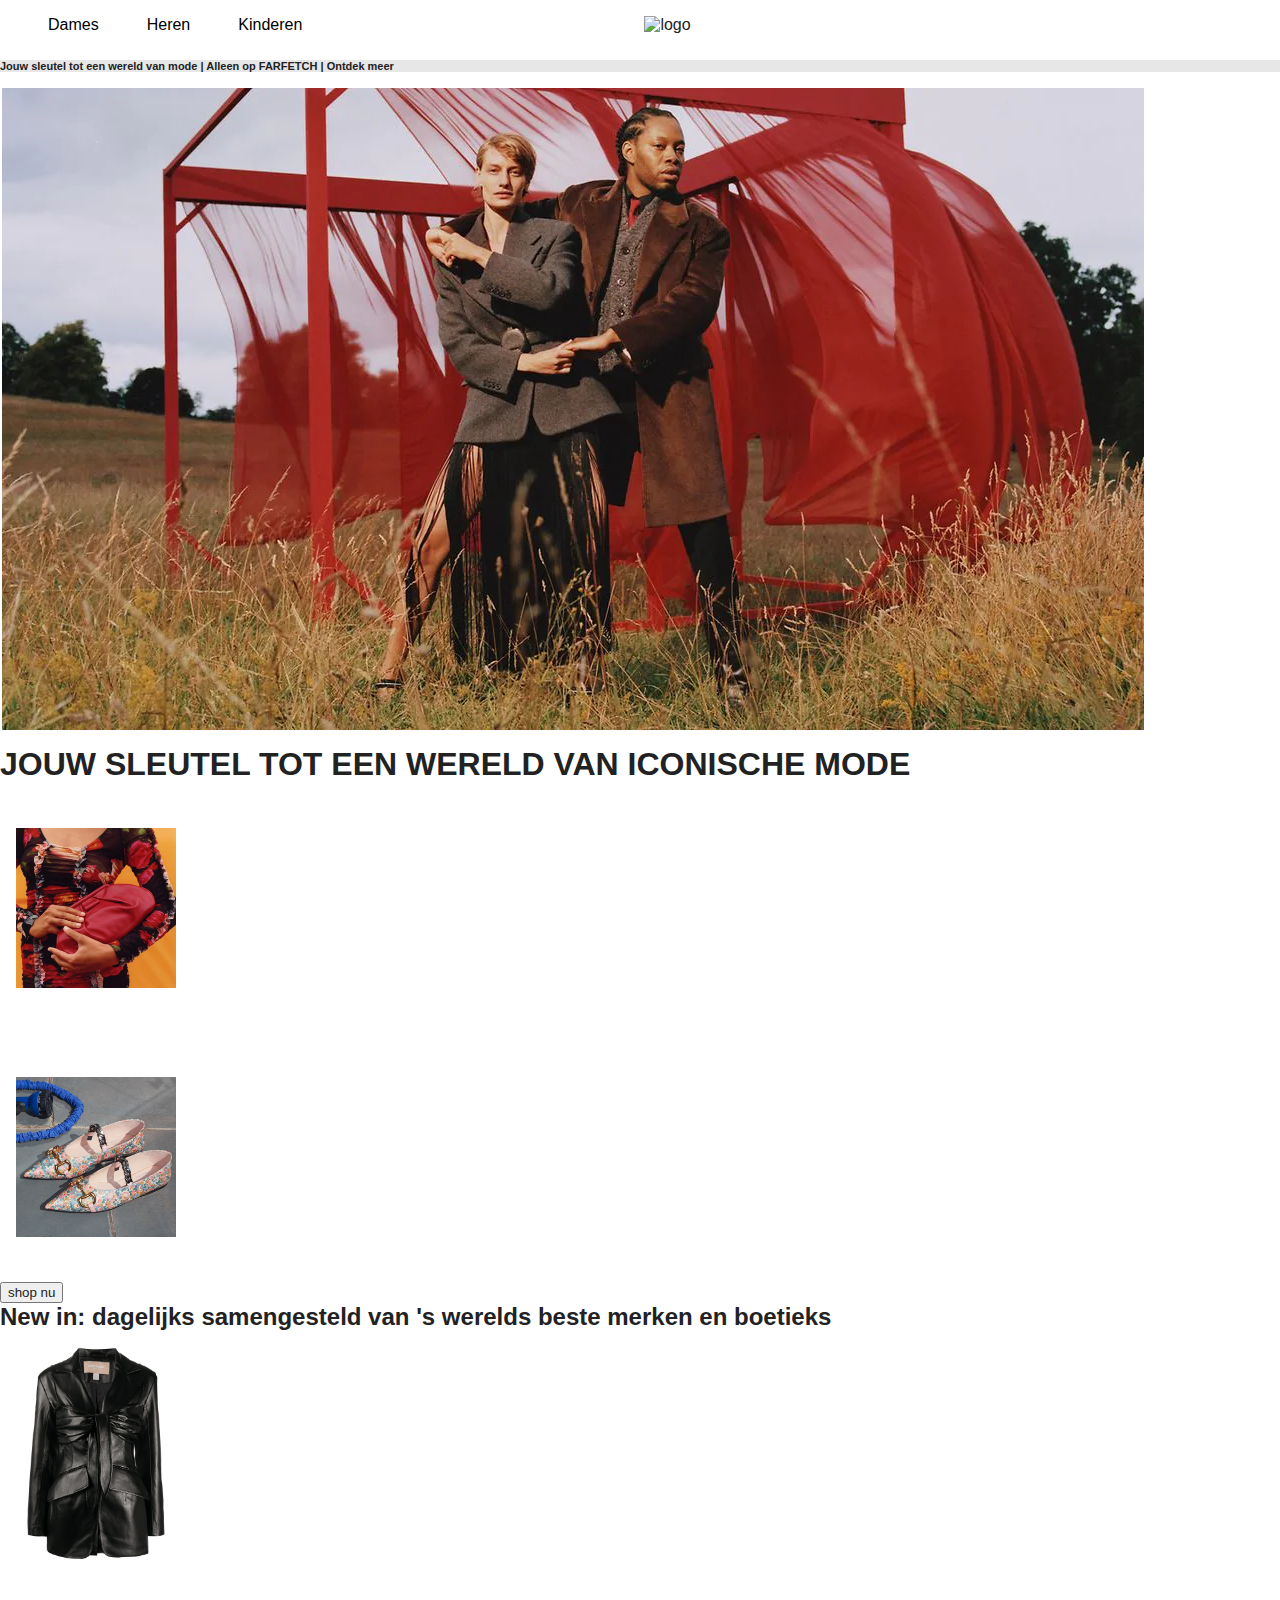
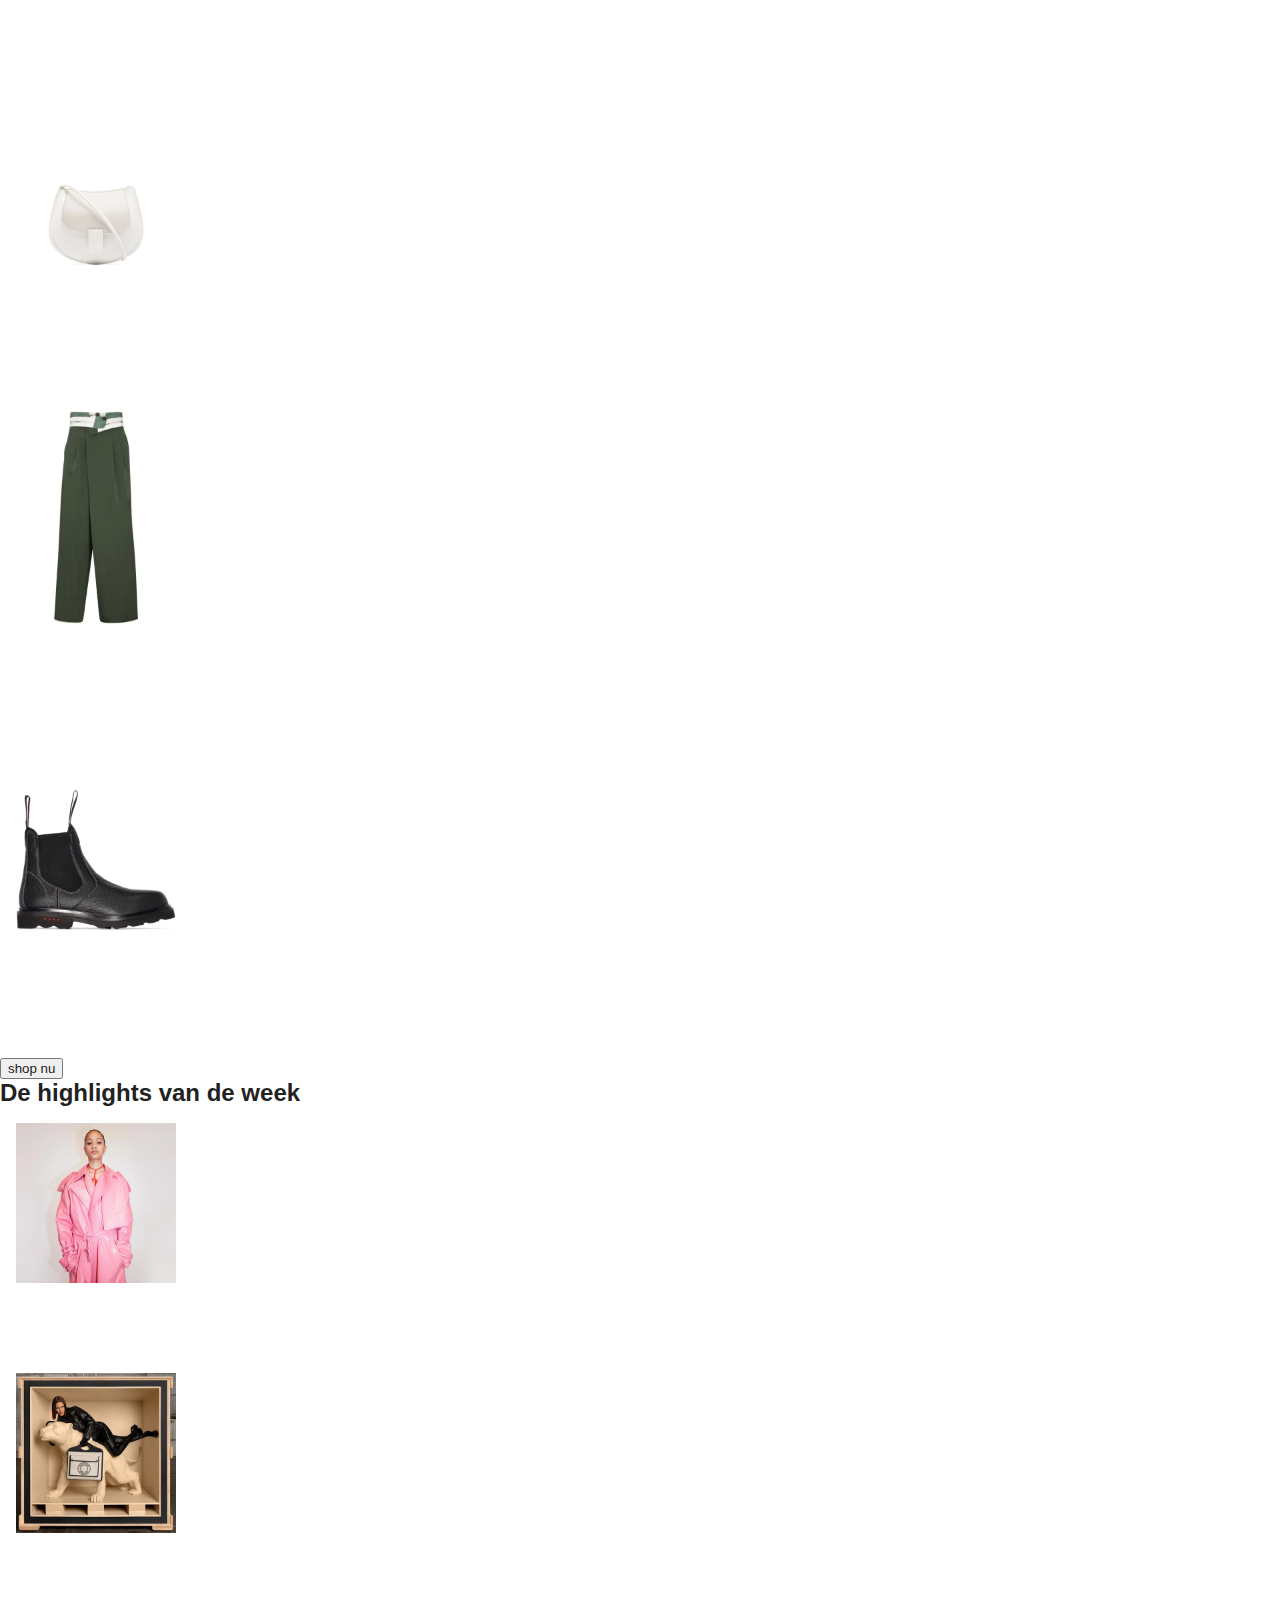
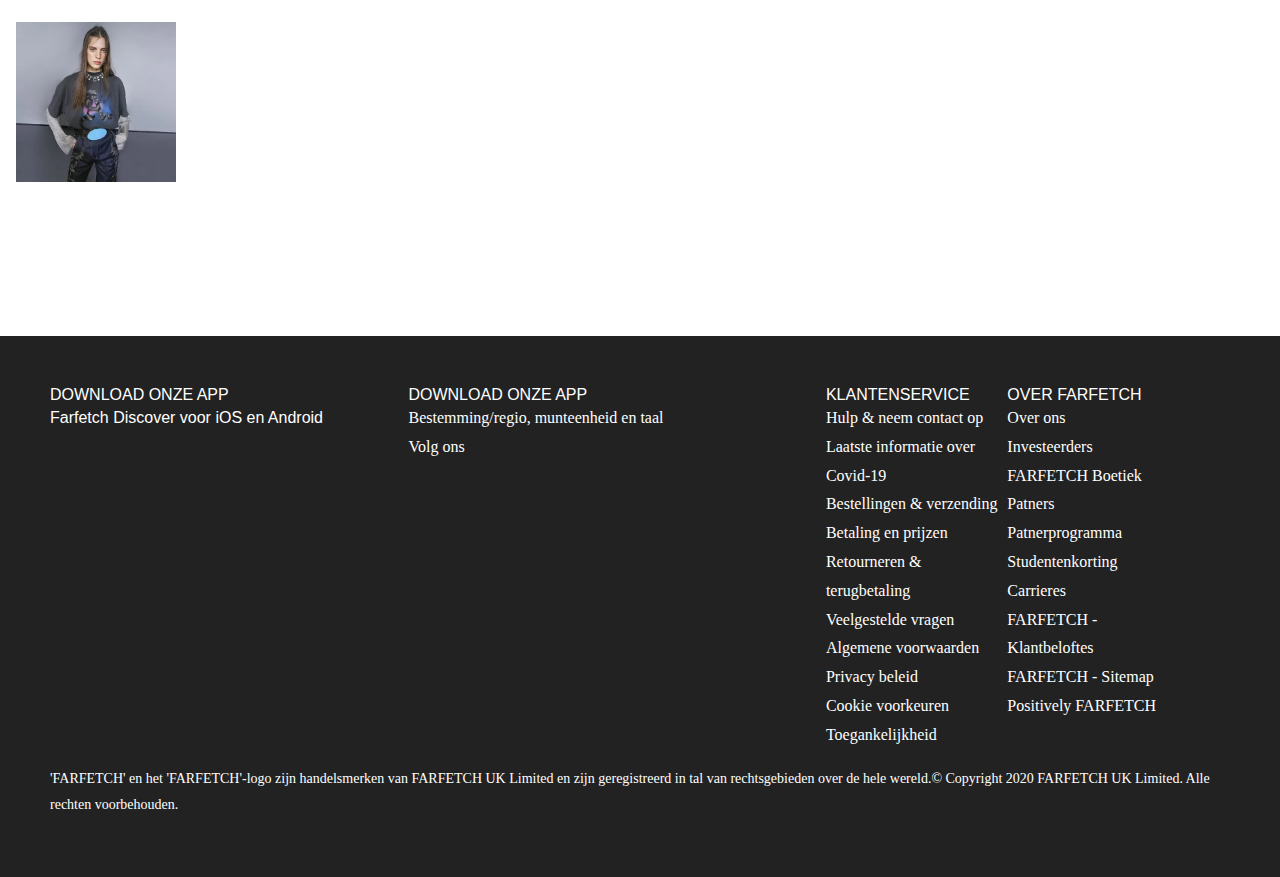
==== index.html @ b678d37f "Add files via upload" ====
<!doctype html>
<html lang="nl">
    
<head>
    <meta charset="UTF-8">
    <meta name="author" content="Maria Molenaar">
    <meta name="viewport" content="width=device-width, initial-scale=1">
    
    <title>Farfetch</title>
    
    <link href="styles/style.css" rel="stylesheet">
</head>

<body>
	<header>
		<div class="menu">
		   <input type="checkbox" id="nav-toggle" class="nav-toggle"/>
		   <nav>
			   <ul>
				   <li> <a href="#">Dames</a></li>
				   <li> <a href="#">Heren</a></li>
				   <li> <a href="#">Kinderen</a></li>
			   </ul>
		   </nav>
		   <label for="nav-toggle" class="nav-toggle-label">
			  <span><span/>
		   </label>
	   </div>
	   <div class="logo">
		   <img src="https://i.postimg.cc/nzZKZkWP/Farfetch-Black-Logo.png" alt="logo"/>
	   </div>
   </header>

    <main>
		<h5>Jouw sleutel tot een wereld van mode | Alleen op FARFETCH | Ontdek meer</h5>

        <section>
        <img class="beginfoto" src="images/homescreen1.webp" alt="first image">
        <h1>Jouw sleutel tot een wereld van iconische mode </h1>
        <p>Ontdek eindeloze mogelijkheden in de meest iconische vormen, van Prada, Fendi, Saint Laurant en Gucci.</p>
	</section>
	
	<section>
    	<article>
      	  <img  src="images/vrouwtas.webp" alt="woman with bag">
        	<p>Accessoires voor de herfts</p>
        	<p>Maak je look af met Miu Miu, Abra, Prada en meer.</p>
   		 </article>

  	  <article>
			<img src="images/homescreen2.jpg" alt="schoenen">
			<p>Balmain</p>
			<button type="button">shop nu</button>
		</article>
	</section>

    <Section>
        <h2>New in: dagelijks samengesteld van 's werelds beste merken en boetieks</h2>
	
	<article>
		<img src="images/Carrousel1.1.jpg" alt="artikel 1">
		<p>ambush</p>
		<p>Leren blazer</p>
		<p>1.100 €</p>
	</article>

	<article>
		<img src="images/carrousel2.1.webp" alt="artikel 2">
		<p>Jil Sander</p>
		<p>Leren crossbodytas</p>
		<p>400 €</p>
	</article>

	<article>
		<img src="images/Carrousel3.1.webp" alt="artikel 3">
		<p>ambush</p>
		<p>Broek met wijde pijpen</p>
		<p>690 €</p>
	</article>

	<article>
		<img src="images/Carrousel4.1.webp" alt="artikel 4">
		<p>Marni</p>
		<p>Chelsea leren laarzen</p>
		<p>690 €</p>
	</article>
	
	<button type="button">shop nu</button>

</Section>

<section>
	<h2>De highlights van de week</h2>

	<article>
		<img  src="images/highlight1.webp" alt="vrouw in roze trenchcoat">
		<p>De nieuwste trenchcoats</p>
		<p>Tijdloze klassiekers, in een modern jasje</p>
	</article>

	<article>
		<img  src="images/highlight2.webp" alt="vrouw met tijgerstandbeeld">
		<p>Burberry</p>
		<p>Een kijkje in hun Britse archief</p>
	</article>

	<article>
		<img  src="images/highlight3.webp" alt="vrouw in edgy kledding">
		<p>Palm angels</p>
		<p>Francesco Ragazzi's visie op Americana stijl</p>
	</article>
</section>

	</main>
	
	<footer class="footer-distributed">

		<div class="footer-left">
			<h6>Download onze app</h6>
	
			<p class="footer-links">
	  <a href="#">Farfetch Discover voor iOS en Android</a></p>
		</div>
  

		<div class="footer-center">
			<div>
			<h6>Download onze app</h6>
				  <p>Bestemming/regio, munteenheid en taal</p>
			</div>

			<div>
				<p>Volg ons</p>
			</div>
			<div>
				<a href="#"><i class="fa fa-facebook"></i></a>
				<a href="#"><i class="fa fa-twitter"></i></a>
				<a href="#"><i class="fa fa-instagram"></i></a>
				<a href="#"><i class="fa fa-linkedin"></i></a>
				<a href="#"><i class="fa fa-youtube"></i></a>	</div>
		</div>
  
		<div class="footer-right1">
	  <h6>Klantenservice</h6>
			<p>Hulp & neem contact op</p>
	<p>Laatste informatie over Covid-19</p>
	<p>Bestellingen & verzending</p>
	<p>Betaling en prijzen</p>
	<p>Retourneren & terugbetaling</p>
	<p>Veelgestelde vragen</p>
	 <p>Algemene voorwaarden</p>
	<p>Privacy beleid</p>
	<p>Cookie voorkeuren</p>
	<p>Toegankelijkheid</p>
		</div>
  
	  <div class="footer-right2">
	  <h6>Over farfetch</h6>
			<p>Over ons</p>
	<p>Investeerders</p>
	<p>FARFETCH Boetiek Patners</p>
	<p>Patnerprogramma</p>
	<p>Studentenkorting</p>
	<p>Carrieres</p>
	 <p>FARFETCH - Klantbeloftes</p>
	<p>FARFETCH - Sitemap</p>
	<p>Positively FARFETCH</p>
		</div>
  
<p class="lastsetence">'FARFETCH' en het 'FARFETCH'-logo zijn handelsmerken van FARFETCH UK Limited en zijn geregistreerd in tal van rechtsgebieden over de hele wereld.© Copyright 2020 FARFETCH UK Limited. Alle rechten voorbehouden. </p>

	</footer>

    <script src="scripts/script.js"></script>
</body>
    
</html>
---- styles/style.css ----
:root {
  --background: white;
}

@import url('https://fonts.googleapis.com/css2?family=Cormorant+Garamond:wght@300&display=swap');

*, *::before, *::after {
  box-sizing: border-box;
  font-family:'Helvetica-Neue', sans-serif;
  color: #222;
  margin:0;
}

.content {
  background-color: #333;
  background-blend-mode: multiply;
  background-size: cover;
  display: grid;
  place-items: center;
}
/* navigation styles start here */
header {
  background: var(--background);
  text-align: center;
  position: fixed;
  margin:0;
  z-index: 999;
  width: 100%;
  display: flex;

}

/* Nav-toggle start*/

.nav-toggle {
  position: absolute !important;
  top: -9999px !important;
  left: -9999px !important;
}
.nav-toggle:focus ~ .nav-toggle-label {
  outline: 3px solid rgba(black, .75);
}
.nav-toggle-label {
  position: absolute;
  top: 0;
  left: 0;
  margin-left: 1em;
  height: 100%;
  display: flex;
  align-items: center;
}
.nav-toggle-label span,
.nav-toggle-label span::before,
.nav-toggle-label span::after {
  display: block;
  background: black;
  height: 2px;
  width: 2em;
  border-radius: 4px;
  position: relative;
}
.nav-toggle-label span::before,
.nav-toggle-label span::after {
  content: '';
  position: absolute;
}
.nav-toggle-label span::before {
  bottom: 7px;
}
.nav-toggle-label span::after {
  top: 7px;
}

/* Nav styling*/

nav {
  position: absolute;
  text-align: left;
  top: 100%;
  left: 0;
  margin:0;
  background: var(--background);
  width: 100%;
  transform: scale(1, 0);
  transform-origin: top;
  transition: transform 400ms ease-in-out;
}
nav ul {
  margin: 0;
  padding: 0;
  list-style: none;
}
nav li {
  margin-bottom: 1em;
  margin-left: 1em;
  margin-top: 0;
}
nav a {
  color: black;
  text-decoration: none;
  font-size: 1em;
  font-weight: 200;
  opacity: 0;
  transition: opacity 150ms ease-in-out;
}
nav a:hover {
  font-weight:bold;
}

img {
  display:flex;
   align-items: center;
  max-width:10em;
  margin: 1em;
}

/* Nav-toggle checked*/

.nav-toggle:checked ~ nav {
  transform: scale(1,1);
}
.nav-toggle:checked ~ nav a {
  opacity: 1;
  transition: opacity 250ms ease-in-out 250ms;
}
.logo {
	display: block;
	margin-left: auto;
  margin-right: auto;
}

/* Breakpoint aanmaken*/

@media screen and (min-width: 950px) {
  .nav-toggle-label {
    display: none;
  }
  header {
    display: grid;
    grid-template-columns: 1fr auto minmax(600px, 3fr) 1fr;
  }
  .menu {
    grid-column: 1 / 3;
    position: relative;    
    display: flex;
    justify-content: flex-end;
    align-items: center;  
    min-width: 300px;
  }
  nav {
    text-align: left;
    transition: none;
    transform: scale(1,1);
    background: none;
    top: initial;
    left: initial;
    justify-content: flex-end;
    align-items: center;
  }
  nav ul {
    display: flex;
  }
  nav li {
    margin-left: 3em;
    margin-bottom: 0;
  }
  nav a {
    opacity: 1;
    position: relative;
  }
  .logo {
    grid-column: 3 / 4;
  }
}



/*************/
/* lay-out main */
/*************/

main {
  margin:1em;
  margin:0;
  padding-top: 60px;

 }


h1 {
  font-size:32px;
  text-transform: uppercase;
  
}

h2 {
  font-size:24px;
}

h3 {
  font-family: 'Cormorant Garamond', serif;
  font-size:20px;
  font-weight: 100;
  text-align: justify;
  text-justify: inter-word; 
}

h4 {
  font-size:20px;
}

h5 {
  font-size:11px;
}


p {
  font-size:16px;
  font-weight: 100;
}


h5:nth-child(1){
background: rgb(231, 231, 231);
  
}

.beginfoto {
	display: block;
	margin-left: 0.1em;
  max-width: 95%;
}

/*************/
/* lay-out Footer */
/*************/


@media (max-height:800px){
	footer { position: static; }
}


.footer-distributed{
	background-color: rgb(34, 34, 34);;
	box-sizing: border-box;
	width: 100%;
	text-align: left;
	padding: 50px 50px 60px 50px;
	margin-top: 80px;
}

p {
  Font-family: Helvetica Neue;
  font-weight: 200;
  color: white;
	line-height: 1.8;
	text-decoration: none;

}

.footer-distributed .footer-left,
.footer-distributed .footer-center,
.footer-distributed .footer-right1,
  .footer-distributed .footer-right2{
	display: inline-block;
	vertical-align: top;
}

/* Footer left */

.footer-distributed .footer-left{
	width: 30%;
}

h6{
	color:  white;
  margin: 0;
  font-size: 16px;
  font-weight: 200;
  text-transform: uppercase;
}

.footer-distributed .footer-links a{
	display:inline-block;
	text-decoration: none;
	color:  inherit;
}


/* Footer Center */

.footer-distributed .footer-center{
	width: 35%;
}


.footer-distributed .footer-center i{
	color: #ffffff;
	font-size: 25px;
	width: 38px;
	height: 38px;
	text-align: left;
	line-height: 42px;
	margin: 10px;
}

/* Footer Right1 */

.footer-distributed .footer-right1{
	width: 15%;
}

.footer-distributed .footer-icons a{
	display: inline-block;
	width: 30px;
	height: 35px;
	cursor: pointer;
}

/* Footer Right 2*/

.footer-distributed .footer-right2{
	width: 15%;
}

.footer-distributed .footer-icons a{
	display: inline-block;
	width: 30px;
	height: 35px;
	cursor: pointer;
}

.lastsetence{
  font-size: 14px;
  margin-top: 1.2em; 
}

/* Here is the code for Responsive Footer */

@media (max-width: 950px) {

	.footer-distributed .footer-left,
	.footer-distributed .footer-center,
	.footer-distributed .footer-right1,
  .footer-distributed .footer-right2{
		display: block;
		width: 100%;
		margin-bottom: 40px;
		text-align: center;
	}

	.footer-distributed .footer-center i{
		margin-left: 0;
	}

}
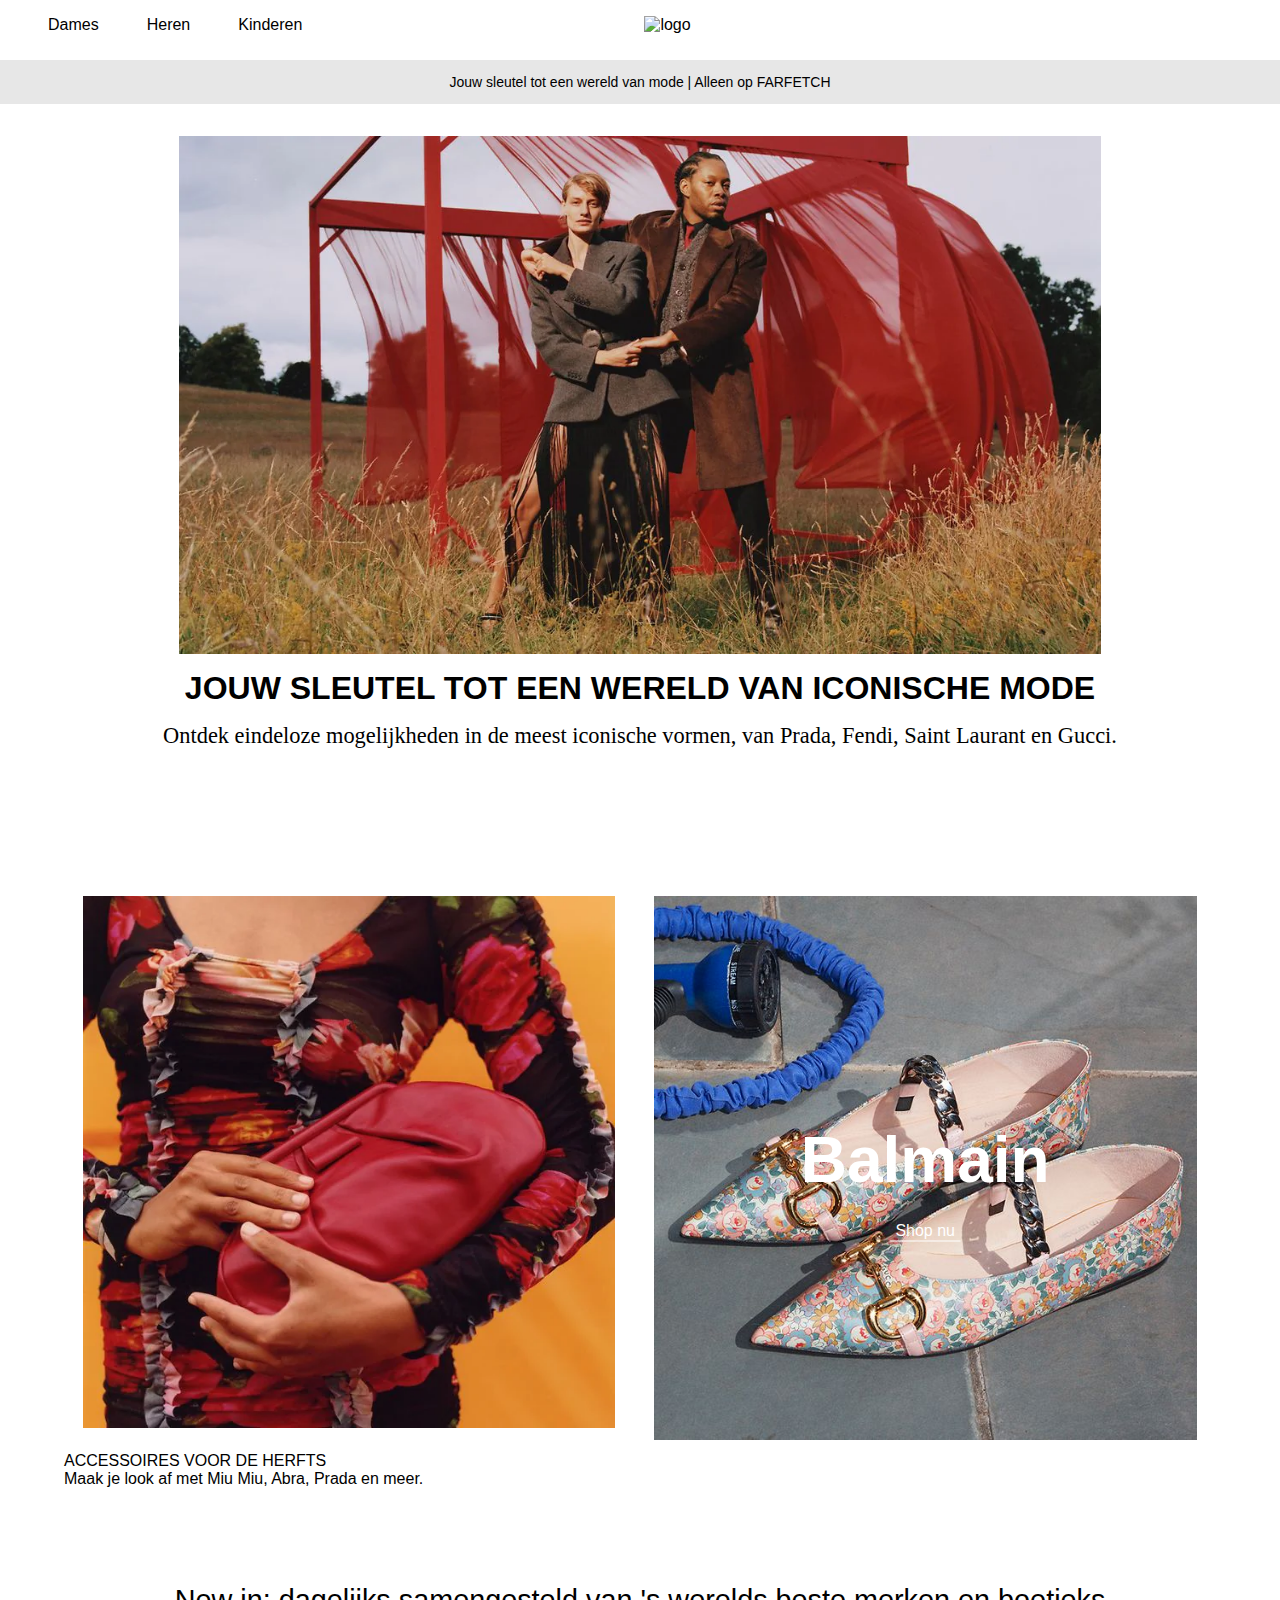
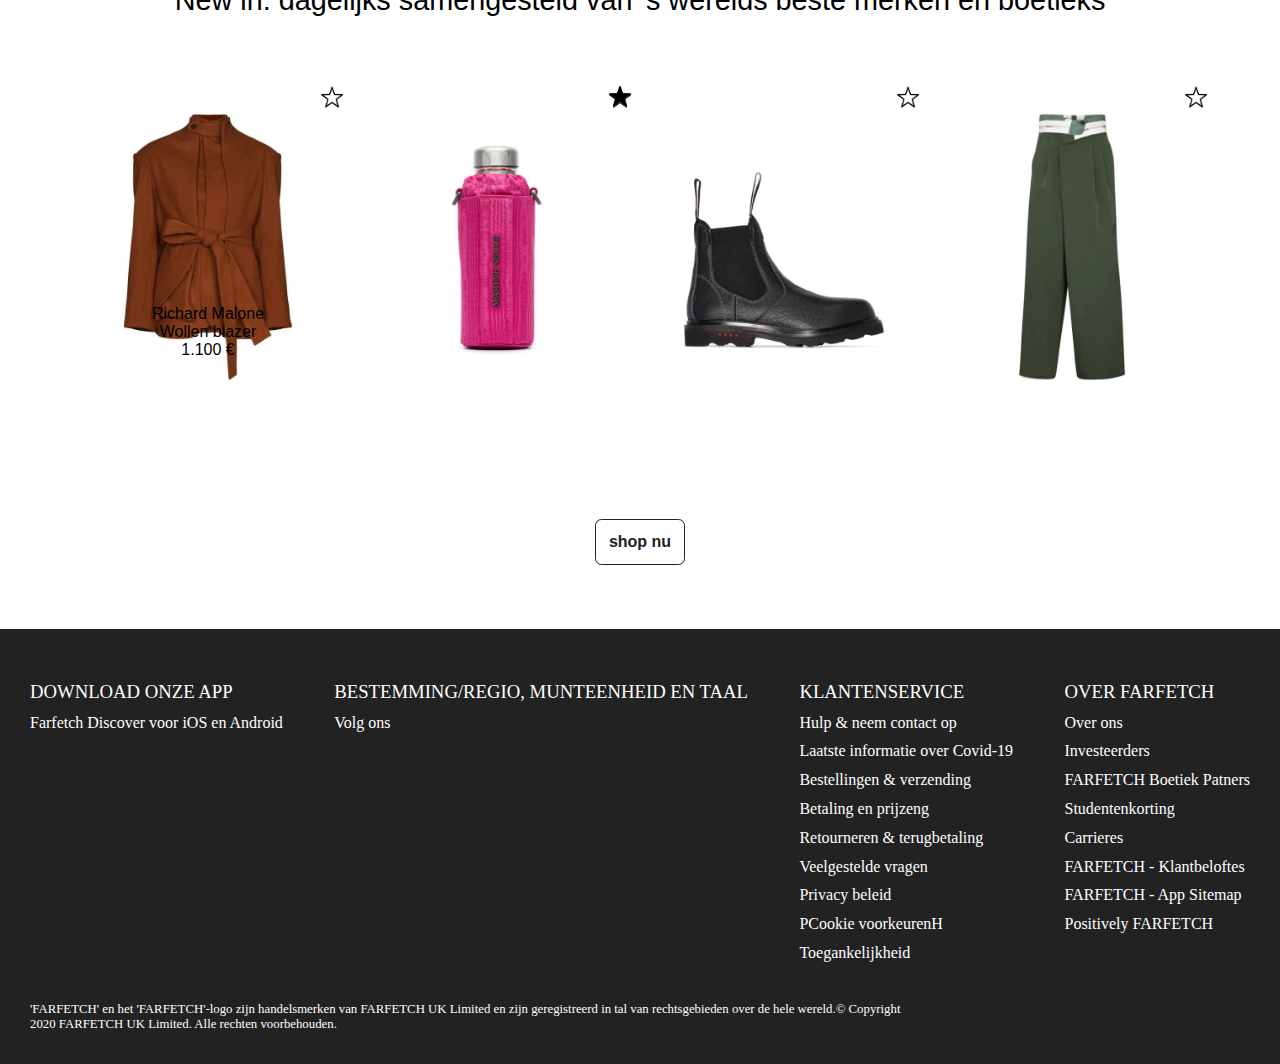
==== commit 96344c01: "Add files via upload" ====
--- a/index.html
+++ b/index.html
@@ -6,7 +6,8 @@
     <meta name="author" content="Maria Molenaar">
     <meta name="viewport" content="width=device-width, initial-scale=1">
     
-    <title>Farfetch</title>
+	<title>Farfetch</title>
+	<link rel="shortcut icon" href="images/favicon.png" />
     
     <link href="styles/style.css" rel="stylesheet">
 </head>
@@ -23,7 +24,7 @@
 			   </ul>
 		   </nav>
 		   <label for="nav-toggle" class="nav-toggle-label">
-			  <span><span/>
+			  <span></span>
 		   </label>
 	   </div>
 	   <div class="logo">
@@ -32,144 +33,131 @@
    </header>
 
     <main>
-		<h5>Jouw sleutel tot een wereld van mode | Alleen op FARFETCH | Ontdek meer</h5>
+		<h5>Jouw sleutel tot een wereld van mode | Alleen op FARFETCH</h5>
 
+<section class="contentcontainer">
         <section>
-        <img class="beginfoto" src="images/homescreen1.webp" alt="first image">
-        <h1>Jouw sleutel tot een wereld van iconische mode </h1>
-        <p>Ontdek eindeloze mogelijkheden in de meest iconische vormen, van Prada, Fendi, Saint Laurant en Gucci.</p>
+      	  <img class="beginfoto" src="images/homescreen1.webp" alt="eerste foto">
+		</section>
+
+		<section>
+			<div class="firsttext">
+				<h1>Jouw sleutel tot een wereld van iconische mode </h1>
+				<h2>Ontdek eindeloze mogelijkheden in de meest iconische vormen, van Prada, Fendi, Saint Laurant en Gucci.</h2>
+			</div>
+		</section>
+
+		<section class="artikelen">
+			
+			<article>
+			  <img  class="fotoartikelen" src="images/vrouwtas.webp" alt="vrouwmettas">
+			  <p id="uppercasep">Accessoires voor de herfts</p>
+			  <p>Maak je look af met Miu Miu, Abra, Prada en meer.</p>
+			 </article>
+	
+		  <article class="textimage">
+				<img class="fotoartikelen" src="images/homescreen2.jpg" alt="schoenen">
+			<div class="center">
+				<p id="balmain"> Balmain</p>
+				<button type="button">Shop nu</button>
+			</div>
+		</article>
+		</section>
+
+		<h4>New in: dagelijks samengesteld van 's werelds beste merken en boetieks</h4>
+		<section class="producten">
+			<article class="containerkleding">
+			 		<img  class="kleding" src="images/blazer.webp" alt="vrouwmettas">
+				<div >
+			 		 <img class="boxster" src="images/1x/Staropen.png" alt="ster">
+				</div>
+				<div class="tekst">
+					<p>Richard Malone</p>
+					<p>Wollen blazer</p>
+					<p>1.100 €</p>
+				</div>
+			 </article>
+
+		   <article class="containerkleding">
+			<img  class="kleding" src="images/carrousel.webp" alt="vrouwmettas">
+			<div >
+				<img class="boxster" src="images/1x/Staropen.png" alt="ster">
+				<img class="boxsterclosed" src="images/1x/starclosed.png" alt="ster dicht">
+		  </div>
+		   </article>
+  
+		<article class="containerkleding">
+			  <img class="kleding" src="images/Carrousel4.1.webp" alt="schoenen">
+			  <div >
+				<img class="boxsterclosed" src="images/1x/Staropen.png" alt="ster">
+		  </div>
+		  </article>
+		  
+		  <article class="containerkleding">
+			<img  class="kleding" src="images/Carrousel3.1.webp" alt="vrouwmettas">
+			<div >
+				<img class="boxster" src="images/1x/Staropen.png" alt="ster">
+		  </div>
+		   </article>
+		</section>
+
+		<section >
+			<button id="shopnubutton"type="button">shop nu</button>
+		</section>
+
 	</section>
 	
-	<section>
-    	<article>
-      	  <img  src="images/vrouwtas.webp" alt="woman with bag">
-        	<p>Accessoires voor de herfts</p>
-        	<p>Maak je look af met Miu Miu, Abra, Prada en meer.</p>
-   		 </article>
-
-  	  <article>
-			<img src="images/homescreen2.jpg" alt="schoenen">
-			<p>Balmain</p>
-			<button type="button">shop nu</button>
-		</article>
-	</section>
-
-    <Section>
-        <h2>New in: dagelijks samengesteld van 's werelds beste merken en boetieks</h2>
-	
-	<article>
-		<img src="images/Carrousel1.1.jpg" alt="artikel 1">
-		<p>ambush</p>
-		<p>Leren blazer</p>
-		<p>1.100 €</p>
-	</article>
-
-	<article>
-		<img src="images/carrousel2.1.webp" alt="artikel 2">
-		<p>Jil Sander</p>
-		<p>Leren crossbodytas</p>
-		<p>400 €</p>
-	</article>
-
-	<article>
-		<img src="images/Carrousel3.1.webp" alt="artikel 3">
-		<p>ambush</p>
-		<p>Broek met wijde pijpen</p>
-		<p>690 €</p>
-	</article>
-
-	<article>
-		<img src="images/Carrousel4.1.webp" alt="artikel 4">
-		<p>Marni</p>
-		<p>Chelsea leren laarzen</p>
-		<p>690 €</p>
-	</article>
-	
-	<button type="button">shop nu</button>
-
-</Section>
-
-<section>
-	<h2>De highlights van de week</h2>
-
-	<article>
-		<img  src="images/highlight1.webp" alt="vrouw in roze trenchcoat">
-		<p>De nieuwste trenchcoats</p>
-		<p>Tijdloze klassiekers, in een modern jasje</p>
-	</article>
-
-	<article>
-		<img  src="images/highlight2.webp" alt="vrouw met tijgerstandbeeld">
-		<p>Burberry</p>
-		<p>Een kijkje in hun Britse archief</p>
-	</article>
-
-	<article>
-		<img  src="images/highlight3.webp" alt="vrouw in edgy kledding">
-		<p>Palm angels</p>
-		<p>Francesco Ragazzi's visie op Americana stijl</p>
-	</article>
-</section>
-
 	</main>
 	
-	<footer class="footer-distributed">
-
-		<div class="footer-left">
-			<h6>Download onze app</h6>
-	
-			<p class="footer-links">
-	  <a href="#">Farfetch Discover voor iOS en Android</a></p>
-		</div>
+	<footer>
   
 
-		<div class="footer-center">
-			<div>
-			<h6>Download onze app</h6>
-				  <p>Bestemming/regio, munteenheid en taal</p>
-			</div>
+		<section>
+		  <h3>Download onze app</h3>
+		  <a href="">Farfetch Discover voor iOS en Android</a>
+		</section>
+		
+		<section>
+		  <h3><a href="">Bestemming/regio, munteenheid en taal</a></h3>
+		  <a href="">Volg ons</a>
+		</section>
+		
+		<section>
+		  <h3>Klantenservice</h3>
+		  <ul >
+			<li><a href="">Hulp & neem contact op</a></li>
+			<li><a href="">Laatste informatie over Covid-19</a></li>
+			<li><a href="">Bestellingen & verzending</a>
+			  <li><a href="">Betaling en prijzeng</a></li>
+			<li><a href="">Retourneren & terugbetaling</a></li>
+			<li><a href="">Veelgestelde vragen</a></li>
+			 <li><a href="">Privacy beleid</a></li>
+			<li><a href="">PCookie voorkeurenH</a></li>
+			<li><a href="">Toegankelijkheid</a></li>
+		  </ul>
+		 
+		</section>
+		
+		<section>
+			<h3>over Farfetch</h3>
+		   <ul>
+			 <li><a href="">Over ons</a></li>
+			 <li><a href="">Investeerders</a></li>
+			 <li><a href="">FARFETCH Boetiek Patners</a>
+			   <li><a href="">Studentenkorting</a></li>
+			 <li><a href="">Carrieres</a></li>
+			 <li><a href="">FARFETCH - Klantbeloftes</a>
+			 </li>
+			  <li><a href="">FARFETCH - App Sitemap</a></li>
+			 <li><a href="">Positively FARFETCH</a></li>
+		   </ul>
+		</section>
 
-			<div>
-				<p>Volg ons</p>
-			</div>
-			<div>
-				<a href="#"><i class="fa fa-facebook"></i></a>
-				<a href="#"><i class="fa fa-twitter"></i></a>
-				<a href="#"><i class="fa fa-instagram"></i></a>
-				<a href="#"><i class="fa fa-linkedin"></i></a>
-				<a href="#"><i class="fa fa-youtube"></i></a>	</div>
-		</div>
-  
-		<div class="footer-right1">
-	  <h6>Klantenservice</h6>
-			<p>Hulp & neem contact op</p>
-	<p>Laatste informatie over Covid-19</p>
-	<p>Bestellingen & verzending</p>
-	<p>Betaling en prijzen</p>
-	<p>Retourneren & terugbetaling</p>
-	<p>Veelgestelde vragen</p>
-	 <p>Algemene voorwaarden</p>
-	<p>Privacy beleid</p>
-	<p>Cookie voorkeuren</p>
-	<p>Toegankelijkheid</p>
-		</div>
-  
-	  <div class="footer-right2">
-	  <h6>Over farfetch</h6>
-			<p>Over ons</p>
-	<p>Investeerders</p>
-	<p>FARFETCH Boetiek Patners</p>
-	<p>Patnerprogramma</p>
-	<p>Studentenkorting</p>
-	<p>Carrieres</p>
-	 <p>FARFETCH - Klantbeloftes</p>
-	<p>FARFETCH - Sitemap</p>
-	<p>Positively FARFETCH</p>
-		</div>
-  
-<p class="lastsetence">'FARFETCH' en het 'FARFETCH'-logo zijn handelsmerken van FARFETCH UK Limited en zijn geregistreerd in tal van rechtsgebieden over de hele wereld.© Copyright 2020 FARFETCH UK Limited. Alle rechten voorbehouden. </p>
-
-	</footer>
+		
+		
+		<p>'FARFETCH' en het 'FARFETCH'-logo zijn handelsmerken van FARFETCH UK Limited en zijn geregistreerd in tal van rechtsgebieden over de hele wereld.© Copyright 2020 FARFETCH UK Limited. Alle rechten voorbehouden. </p>
+		
+	  </footer>
 
     <script src="scripts/script.js"></script>
 </body>
--- a/styles/style.css
+++ b/styles/style.css
@@ -3,11 +3,13 @@
 }
 
 @import url('https://fonts.googleapis.com/css2?family=Cormorant+Garamond:wght@300&display=swap');
+@import url('https://fonts.googleapis.com/css2?family=Rajdhani:wght@300&display=swap');
+@import url('https://fonts.googleapis.com/css2?family=Josefin+Slab:wght@100&display=swap');
 
 *, *::before, *::after {
   box-sizing: border-box;
   font-family:'Helvetica-Neue', sans-serif;
-  color: #222;
+  /* color: #222; */
   margin:0;
 }
 
@@ -107,12 +109,12 @@
   font-weight:bold;
 }
 
-img {
+header img{
   display:flex;
-   align-items: center;
+  align-items: center;
   max-width:10em;
   margin: 1em;
-}
+} 
 
 /* Nav-toggle checked*/
 
@@ -183,175 +185,276 @@
   margin:1em;
   margin:0;
   padding-top: 60px;
-
+  
  }
 
+ .contentcontainer{
+  width: 90%;
+  display: block;
+  margin-left: auto;
+  margin-right: auto;
+ }
 
 h1 {
   font-size:32px;
   text-transform: uppercase;
+  margin-bottom:1rem;
+}
+
+h2 {
+  font-family: 'Josefin Slab', serif;
+  font-size: 1.4rem;
+  font-weight: 200;
+  text-align: center;
+  margin-bottom:4rem;
+}
+
+h4{
+  font-size:1.8rem;
+  font-weight: 300;
+  text-align: center;
+  margin-bottom:4rem;
+}
+
+main p {
+  font-family: 'Rajdhani', sans-serif;
+  font-size: 1rem;
+  font-weight: 200;
+}
+
+h5{
+  font-size:14px;
+  text-align: center;
+  background:rgb(231, 231, 231);
+  padding:1em;
+  font-weight: 100;
+  margin-bottom:2rem;
+}
+/* eerste section*/
+img.beginfoto {
+  display: block;
+  margin-left: auto;
+  margin-right: auto;
+  width:80%;
+  margin-bottom:1rem;
+}
+
+div.firsttext{
+  text-align: center;
+  margin-bottom:8rem;
+}
+
+/* tweede section*/ 
+.artikelen {
+  display: flex;
+  justify-content: center;
+  margin-bottom: 6rem;
+}
+
+.fotoartikelen {
+  padding: 1.2rem;
+  width:100%;
+}
+
+#uppercasep{
+  text-transform: uppercase;
+}
+
+article.textimage {
+  position: relative;
+  text-align: center;
+}
+
+.center {
+    position: absolute;
+    top: 50%;
+    left: 50%;
+    transform: translate(-50%, -50%);
+  } 
+
+#balmain {
+  font-size: 400%;
+  color: white;
+  font-weight: 900;
+  margin-bottom: 1.5rem;
+}  
+
+button {
+  background-color: transparent;
+  color: white;
+  border:none;
+  border-bottom: 0.1rem solid;
+  font-size: 1rem;
+  text-decoration: none;
+  cursor: pointer;
+}
+
+/* derde section*/
+ .producten {
+  padding: 0;
+  margin: 0;
+  list-style: none;
+  display: flex;
+ 
+  justify-content: center;
+  margin-bottom: 10rem;
+}
+
+.kleding {
+  text-align: center;
+   width: 70%; 
+   margin: -5rem;
+   margin-top: 2rem;
+} 
+
+.containerkleding{
+  position: relative;
+  text-align: center;
+}
+
+.boxster {
+  position: absolute;
+  top: 4px;
+  right: 8px;
+  width:1.5rem;
+  cursor: pointer;
+} 
+
+.boxsterclosed {
+  position: absolute;
+  top: 4px;
+  right: 8px;
+  width:1.5rem;
+  cursor: pointer;
+} 
+
+.tekst {
+  position: relative;
+  text-align: center;
+}
+
+
+/* Shop nu button */
+
+#shopnubutton{
+  display: block;
+  margin-left: auto;
+  margin-right: auto;
+
+  background-color: transparent;
+  color: #222;
+  border: .05rem solid #222;
+  border-radius: .4rem;
+  padding:0.8rem;
+  cursor: pointer;
+  font-weight: 700;
+  font-size: 1rem;
+  margin-bottom: 4rem;
+}
+
+
+/* Here is the code for Responsive main */
+
+@media (max-width: 950px){
+  main .artikelen {
+  display: flex;
+ flex-direction: column;
+    Text-align: center;
+  }
+
+  .producten {
+    display: flex;
+  /* scroll-snap-type: x mandatory; */
+  overflow-x: scroll;
+  /* scroll-behavior: smooth; */
+  }
+
+  .containerkleding{
+    width: 50%;
+    flex-shrink: 0.1;
+    scroll-snap-align: start;
+  }
+
+  .kleding {
+    display: block;
+    width: 80%;
+   } 
+   
+  }
   
-}
-
-h2 {
-  font-size:24px;
-}
-
-h3 {
-  font-family: 'Cormorant Garamond', serif;
-  font-size:20px;
-  font-weight: 100;
-  text-align: justify;
-  text-justify: inter-word; 
-}
-
-h4 {
-  font-size:20px;
-}
-
-h5 {
-  font-size:11px;
-}
-
-
-p {
-  font-size:16px;
-  font-weight: 100;
-}
-
-
-h5:nth-child(1){
-background: rgb(231, 231, 231);
-  
-}
-
-.beginfoto {
-	display: block;
-	margin-left: 0.1em;
-  max-width: 95%;
-}
+
+
+
+
 
 /*************/
 /* lay-out Footer */
 /*************/
 
-
-@media (max-height:800px){
-	footer { position: static; }
-}
-
-
-.footer-distributed{
-	background-color: rgb(34, 34, 34);;
-	box-sizing: border-box;
-	width: 100%;
-	text-align: left;
-	padding: 50px 50px 60px 50px;
-	margin-top: 80px;
-}
-
-p {
+footer {
+  display: flex;
+  justify-content: space-between;
+  position: relative;
+  background-color: rgb(34, 34, 34);
+padding: 30px;
+padding-bottom: 6rem;
+
+}
+
+footer h3 {
   Font-family: Helvetica Neue;
   font-weight: 200;
   color: white;
 	line-height: 1.8;
+  margin: 0;
 	text-decoration: none;
-
-}
-
-.footer-distributed .footer-left,
-.footer-distributed .footer-center,
-.footer-distributed .footer-right1,
-  .footer-distributed .footer-right2{
-	display: inline-block;
-	vertical-align: top;
-}
-
-/* Footer left */
-
-.footer-distributed .footer-left{
-	width: 30%;
-}
-
-h6{
-	color:  white;
-  margin: 0;
-  font-size: 16px;
-  font-weight: 200;
   text-transform: uppercase;
-}
-
-.footer-distributed .footer-links a{
-	display:inline-block;
-	text-decoration: none;
-	color:  inherit;
-}
-
-
-/* Footer Center */
-
-.footer-distributed .footer-center{
-	width: 35%;
-}
-
-
-.footer-distributed .footer-center i{
-	color: #ffffff;
-	font-size: 25px;
-	width: 38px;
-	height: 38px;
-	text-align: left;
-	line-height: 42px;
-	margin: 10px;
-}
-
-/* Footer Right1 */
-
-.footer-distributed .footer-right1{
-	width: 15%;
-}
-
-.footer-distributed .footer-icons a{
-	display: inline-block;
-	width: 30px;
-	height: 35px;
-	cursor: pointer;
-}
-
-/* Footer Right 2*/
-
-.footer-distributed .footer-right2{
-	width: 15%;
-}
-
-.footer-distributed .footer-icons a{
-	display: inline-block;
-	width: 30px;
-	height: 35px;
-	cursor: pointer;
-}
-
-.lastsetence{
-  font-size: 14px;
-  margin-top: 1.2em; 
-}
+  padding-top:1rem;
+}
+
+footer a {
+  font-family: Helvetica Neue;
+  font-weight: 200;
+   text-decoration: none;
+  color: white;
+  font-size: 1em;
+  	line-height: 1.8;
+}
+
+footer ul{
+  padding: 0;
+}
+
+footer li  {
+  list-style: none;
+}
+  
+/* Footer eind p*/
+footer p {
+  position: absolute;
+  bottom: 0;
+  width: 70%;
+  Font-family: Helvetica Neue;
+  font-weight: 200;
+  color: white;
+  text-decoration: none;
+  margin-bottom: 2rem;
+  font-size: 0.8rem;
+}
+
 
 /* Here is the code for Responsive Footer */
 
-@media (max-width: 950px) {
-
-	.footer-distributed .footer-left,
-	.footer-distributed .footer-center,
-	.footer-distributed .footer-right1,
-  .footer-distributed .footer-right2{
-		display: block;
-		width: 100%;
-		margin-bottom: 40px;
-		text-align: center;
-	}
-
-	.footer-distributed .footer-center i{
-		margin-left: 0;
-	}
-
-}+@media (max-width: 950px){
+  footer {
+  display: flex;
+ flex-direction: column;
+    Text-align: center;
+   
+}
+  
+}
+
+/*************/
+/* TWEEDE PAGINA */
+/*************/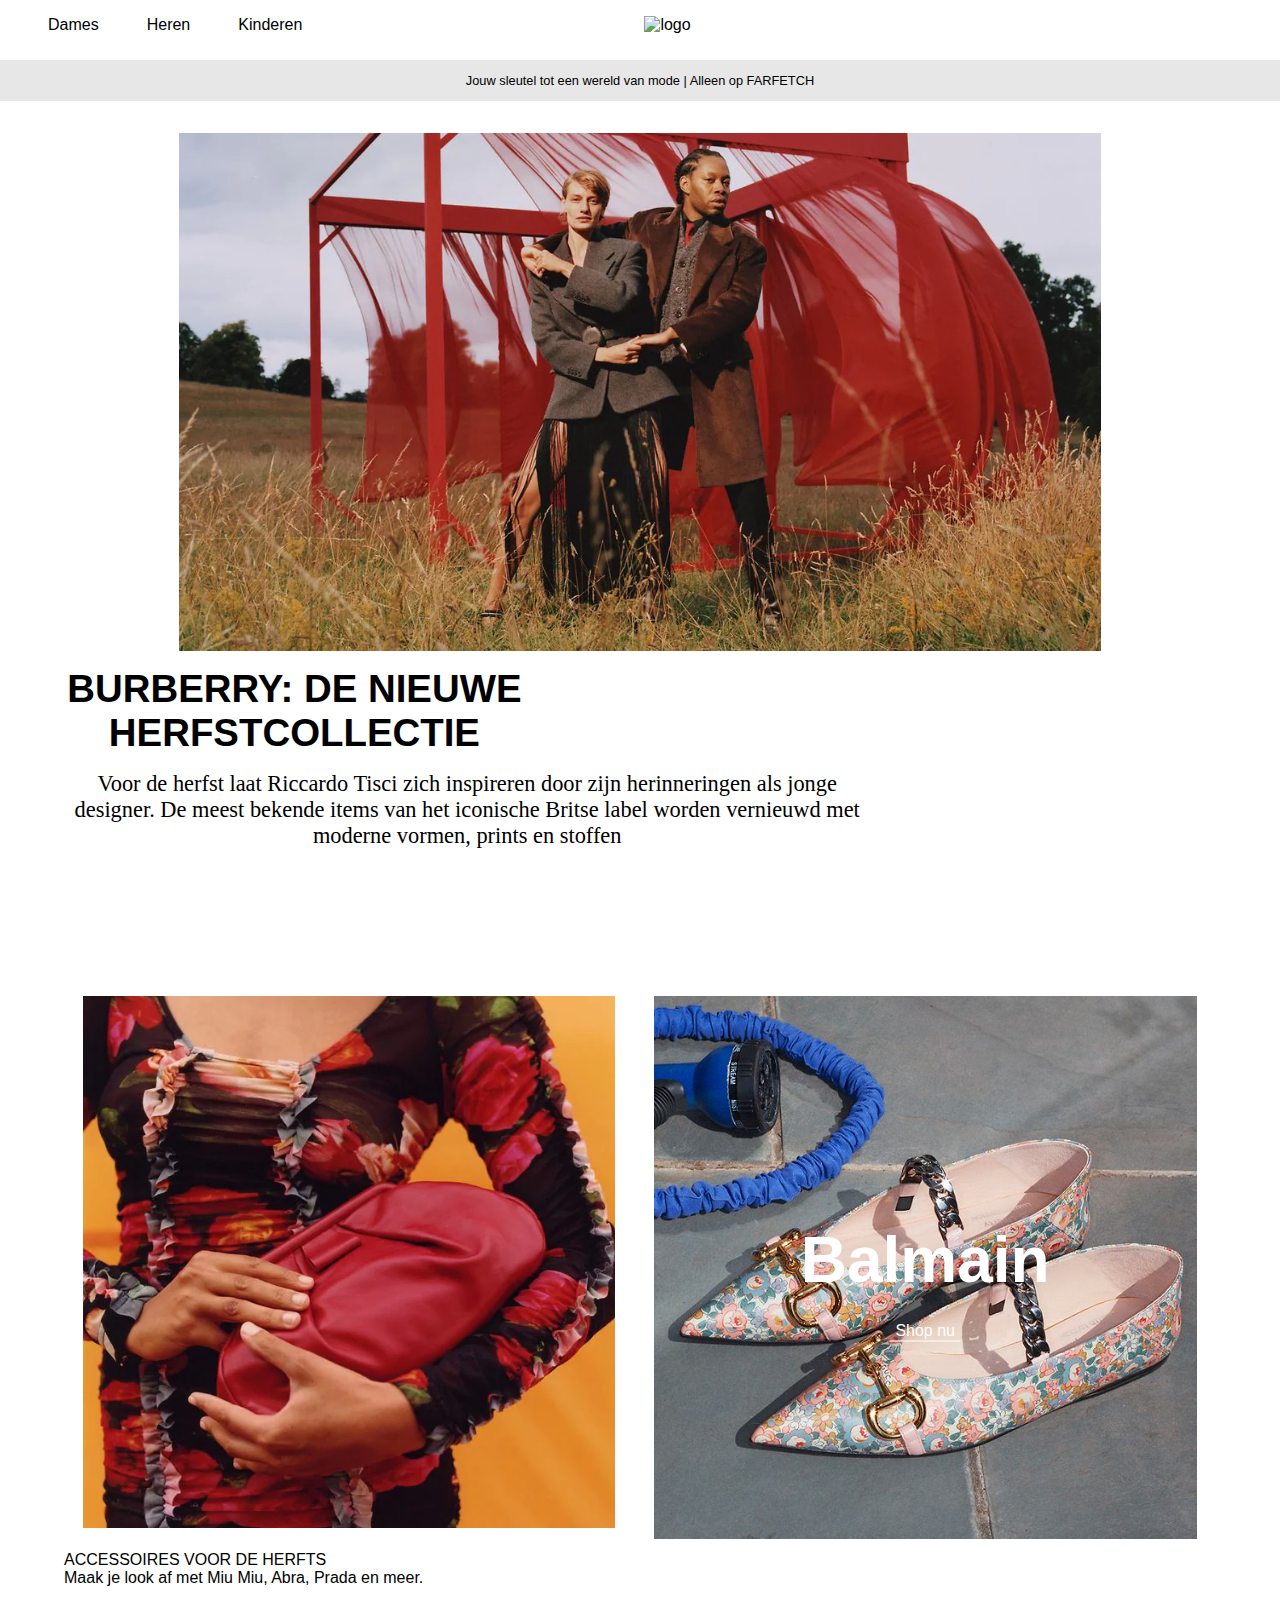
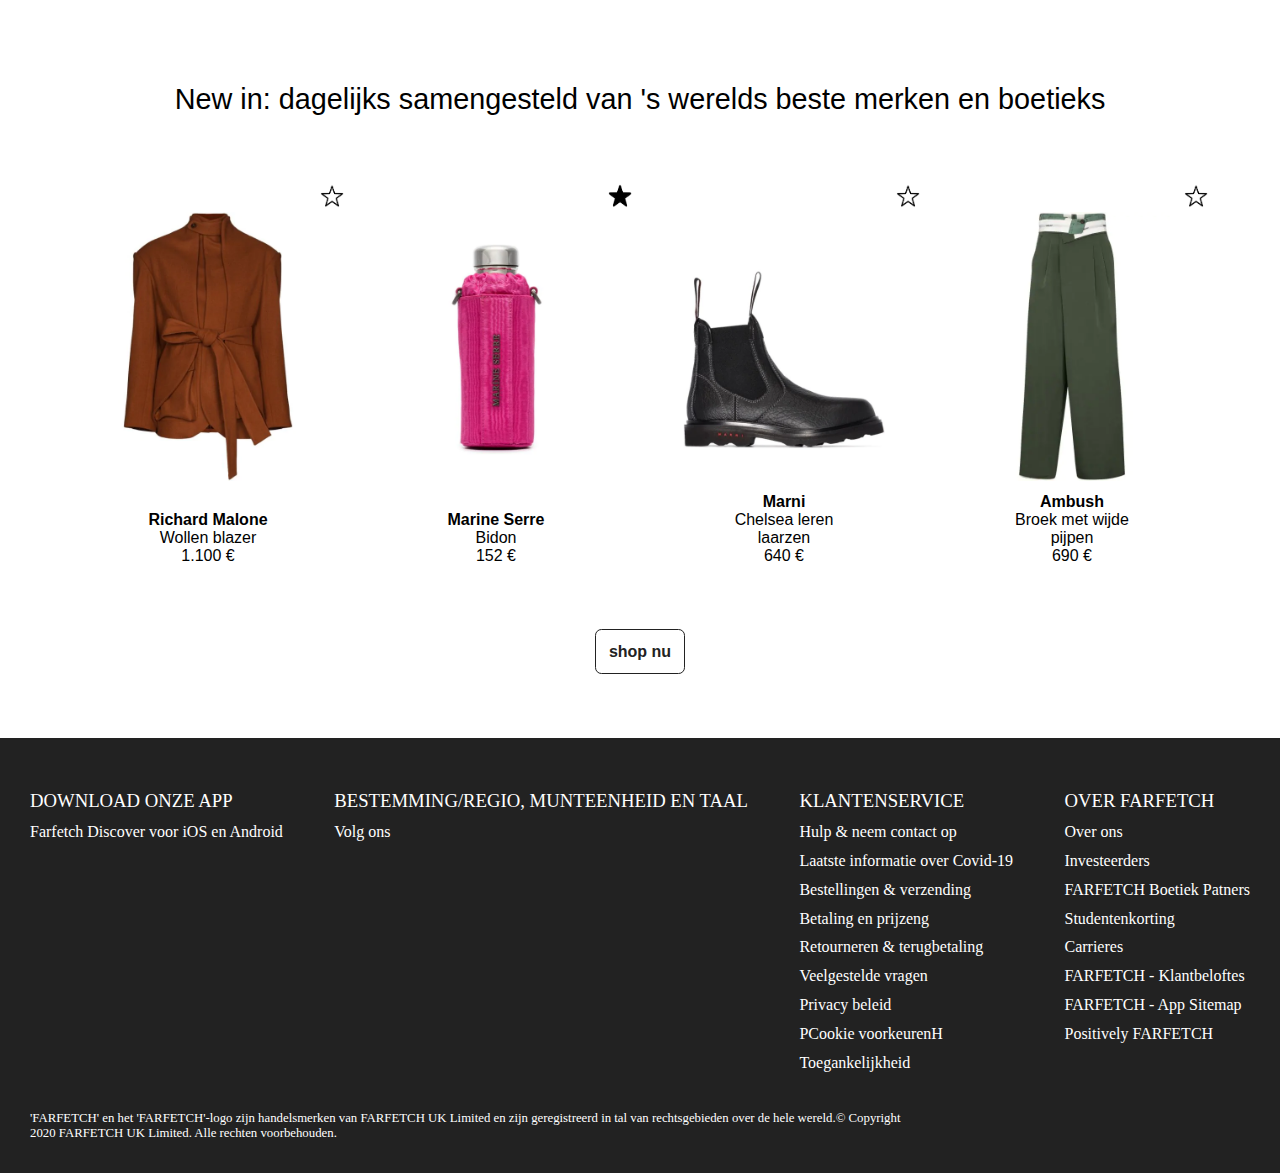
==== commit c06036e8: "Add files via upload" ====
--- a/index.html
+++ b/index.html
@@ -42,8 +42,8 @@
 
 		<section>
 			<div class="firsttext">
-				<h1>Jouw sleutel tot een wereld van iconische mode </h1>
-				<h2>Ontdek eindeloze mogelijkheden in de meest iconische vormen, van Prada, Fendi, Saint Laurant en Gucci.</h2>
+				<h1>Burberry: de nieuwe herfstcollectie </h1>
+				<h2>Voor de herfst laat Riccardo Tisci zich inspireren door zijn herinneringen als jonge designer. De meest bekende items van het iconische Britse label worden vernieuwd met moderne vormen, prints en stoffen</h2>
 			</div>
 		</section>
 
@@ -72,11 +72,12 @@
 			 		 <img class="boxster" src="images/1x/Staropen.png" alt="ster">
 				</div>
 				<div class="tekst">
-					<p>Richard Malone</p>
+					<p class="cursief">Richard Malone</p>
 					<p>Wollen blazer</p>
 					<p>1.100 €</p>
 				</div>
 			 </article>
+
 
 		   <article class="containerkleding">
 			<img  class="kleding" src="images/carrousel.webp" alt="vrouwmettas">
@@ -84,6 +85,11 @@
 				<img class="boxster" src="images/1x/Staropen.png" alt="ster">
 				<img class="boxsterclosed" src="images/1x/starclosed.png" alt="ster dicht">
 		  </div>
+		  <div class="tekst">
+			<p class="cursief">Marine Serre</p>
+			<p>Bidon</p>
+			<p>152 €</p>
+		</div>
 		   </article>
   
 		<article class="containerkleding">
@@ -91,6 +97,11 @@
 			  <div >
 				<img class="boxsterclosed" src="images/1x/Staropen.png" alt="ster">
 		  </div>
+		  <div class="tekst">
+			<p class="cursief"> Marni </p>
+			<p>Chelsea leren laarzen</p>
+			<p>640 €</p>
+		</div>
 		  </article>
 		  
 		  <article class="containerkleding">
@@ -98,6 +109,11 @@
 			<div >
 				<img class="boxster" src="images/1x/Staropen.png" alt="ster">
 		  </div>
+		  <div class="tekst">
+			<p class="cursief">Ambush</p>
+			<p>Broek met wijde pijpen</p>
+			<p>690 €</p>
+		</div>
 		   </article>
 		</section>
 
--- a/styles/style.css
+++ b/styles/style.css
@@ -196,9 +196,10 @@
  }
 
 h1 {
-  font-size:32px;
+  font-size:2.4rem;
   text-transform: uppercase;
   margin-bottom:1rem;
+  max-width: 40%;
 }
 
 h2 {
@@ -207,6 +208,7 @@
   font-weight: 200;
   text-align: center;
   margin-bottom:4rem;
+  max-width: 70%;
 }
 
 h4{
@@ -223,7 +225,7 @@
 }
 
 h5{
-  font-size:14px;
+  font-size:0.8rem;
   text-align: center;
   background:rgb(231, 231, 231);
   padding:1em;
@@ -297,7 +299,7 @@
   display: flex;
  
   justify-content: center;
-  margin-bottom: 10rem;
+  margin-bottom: 14rem;
 }
 
 .kleding {
@@ -329,8 +331,15 @@
 } 
 
 .tekst {
-  position: relative;
-  text-align: center;
+position: absolute;
+bottom: -10rem;
+left: 50%;
+transform: translateX(-50%);
+
+}
+
+.cursief {
+  font-weight: 800;
 }
 
 
@@ -449,12 +458,91 @@
   footer {
   display: flex;
  flex-direction: column;
-    Text-align: center;
-   
+    Text-align: center;  
+}
+
+footer p {
+  position: absolute;
+  bottom: 0;
+  width: 90%;
+  Font-family: Helvetica Neue;
+  text-decoration: none;
+  margin-bottom: 0.5rem;
+  font-size: 0.8rem;
+  text-align: left;
 }
   
 }
 
 /*************/
 /* TWEEDE PAGINA */
-/*************/+/*************/
+
+.detailbox {
+  padding: 0;
+  margin: 0;
+  display: flex;
+  margin-bottom: 10rem;
+  margin-left: 10%;
+}
+
+.detailfoto {
+   width: 50%; 
+   margin-top: 2rem;
+}
+
+/* Tab box*/
+
+.specificaties {
+  width: 80%;
+  height: 450px;
+  position: relative;
+  margin: 100px auto;
+  overflow: hidden;
+}
+
+.btn-box {
+  display: flex;
+  border-bottom: 1px solid #222;
+}
+
+.btn-box button {
+  background: transparent;
+  border: none;
+  outline: none;
+  cursor: pointer;
+  padding: 14px 16px;
+  font-size: 1rem;
+  font-weight: 200;
+  color: #222;
+  text-transform: uppercase;
+}
+
+.spec-content {
+  display: flex;
+  justify-content: center;
+  align-items: center;
+  margin: 5% auto;
+  position: absolute;
+  transform: translateX(300%);
+}
+
+.content-left {
+  flex-basis: 50%;
+}
+
+.content-right {
+  flex-basis: 50%;
+}
+
+.content-left img {
+  max-width: 200px;
+}
+
+#content1 {
+  transform: translateX(0px)
+}
+
+#btn1 {
+  color: #222;
+}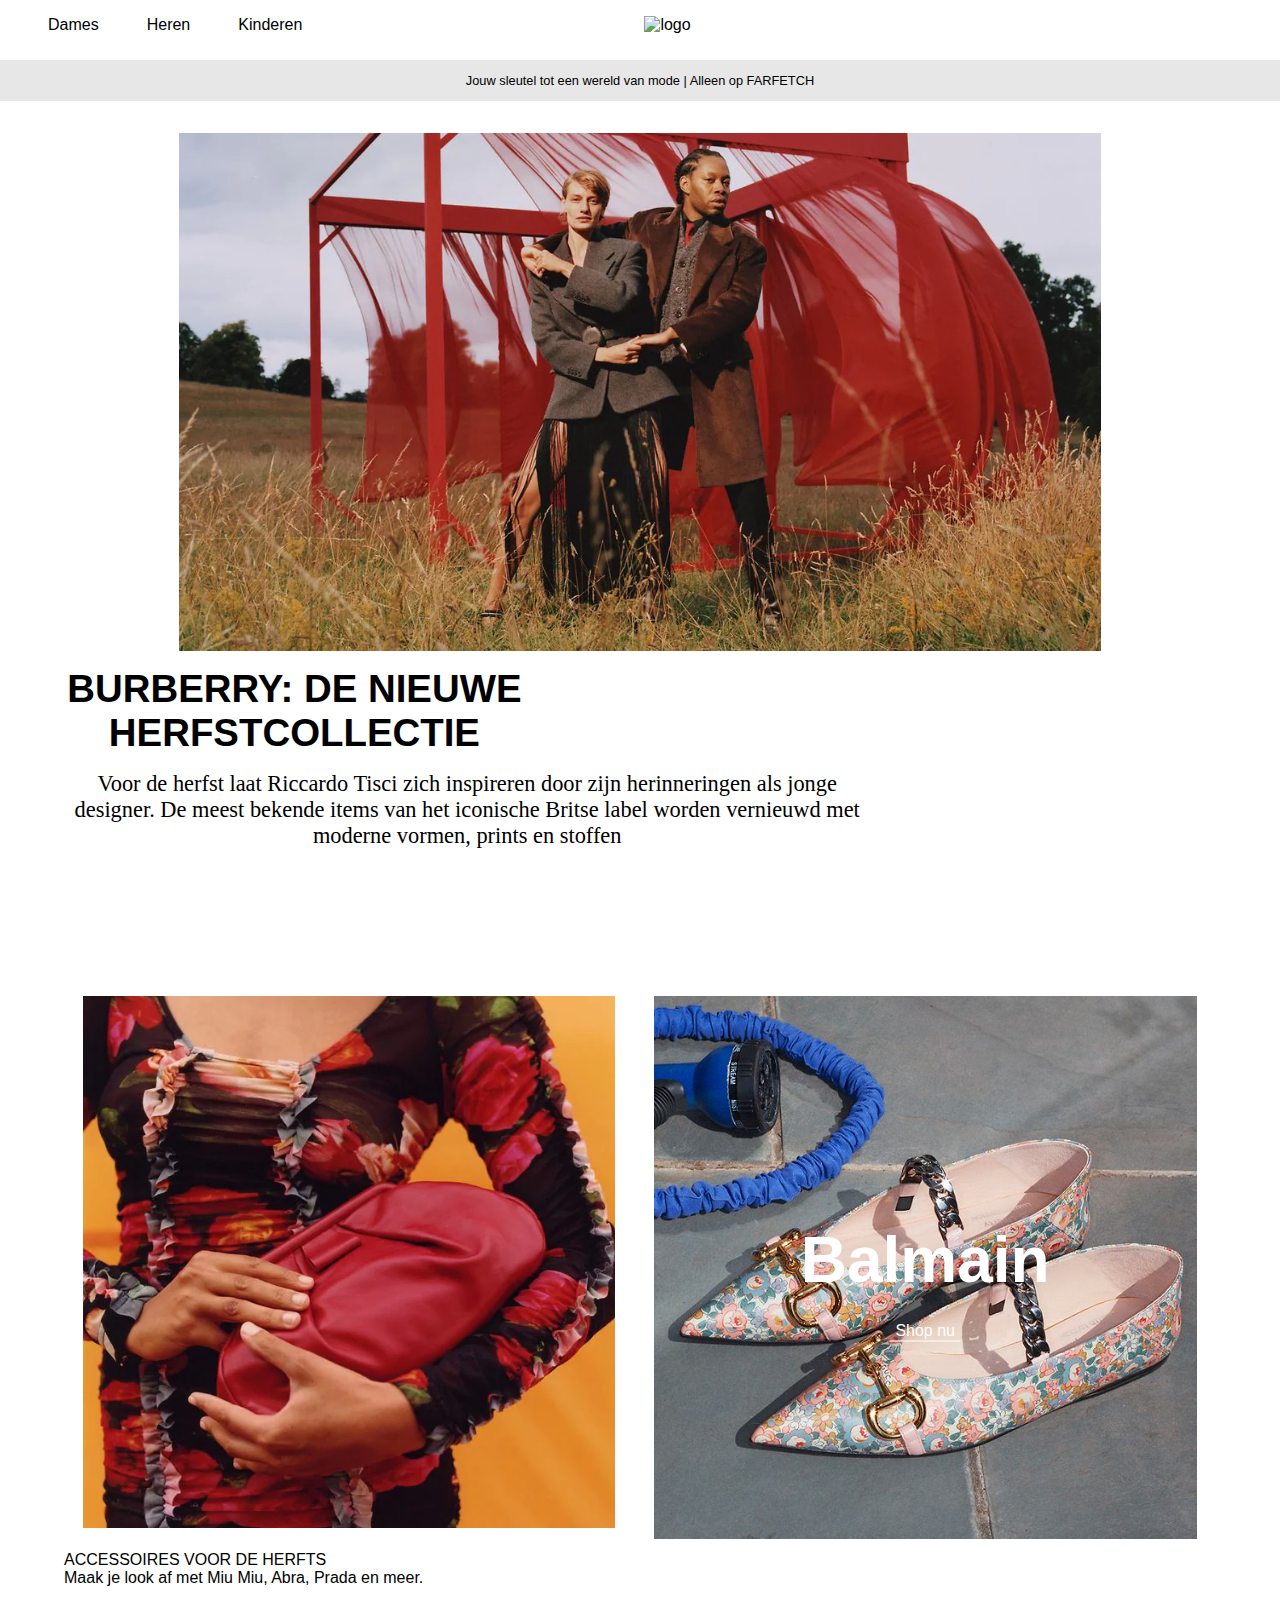
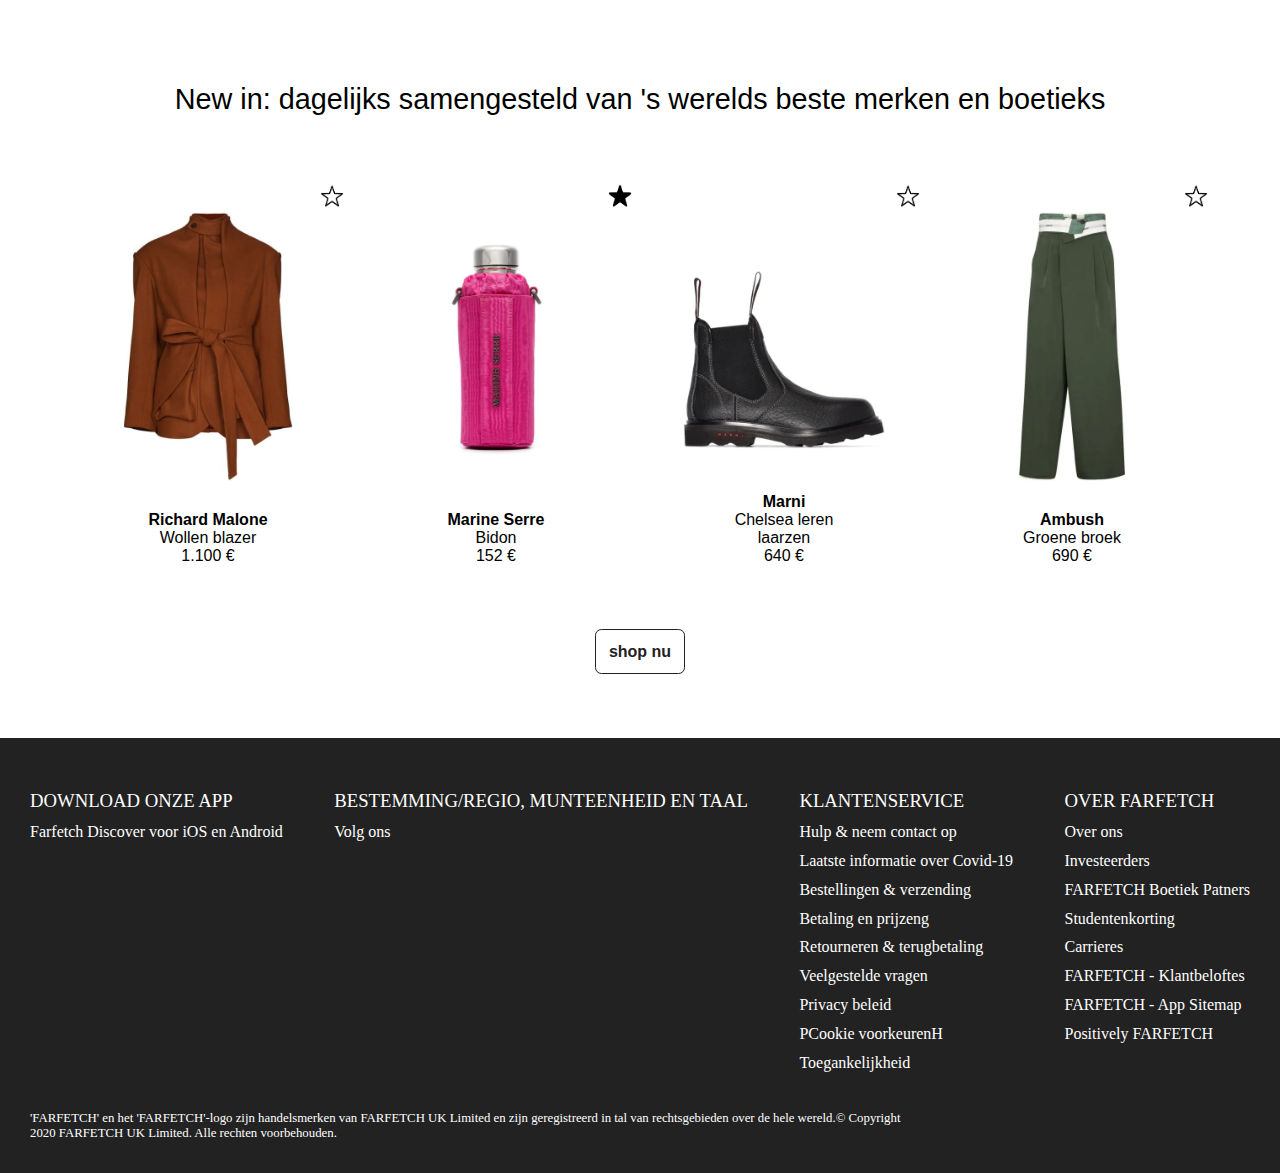
==== commit 27a00dc2: "Add files via upload" ====
--- a/index.html
+++ b/index.html
@@ -111,7 +111,7 @@
 		  </div>
 		  <div class="tekst">
 			<p class="cursief">Ambush</p>
-			<p>Broek met wijde pijpen</p>
+			<p>Groene broek </p>
 			<p>690 €</p>
 		</div>
 		   </article>
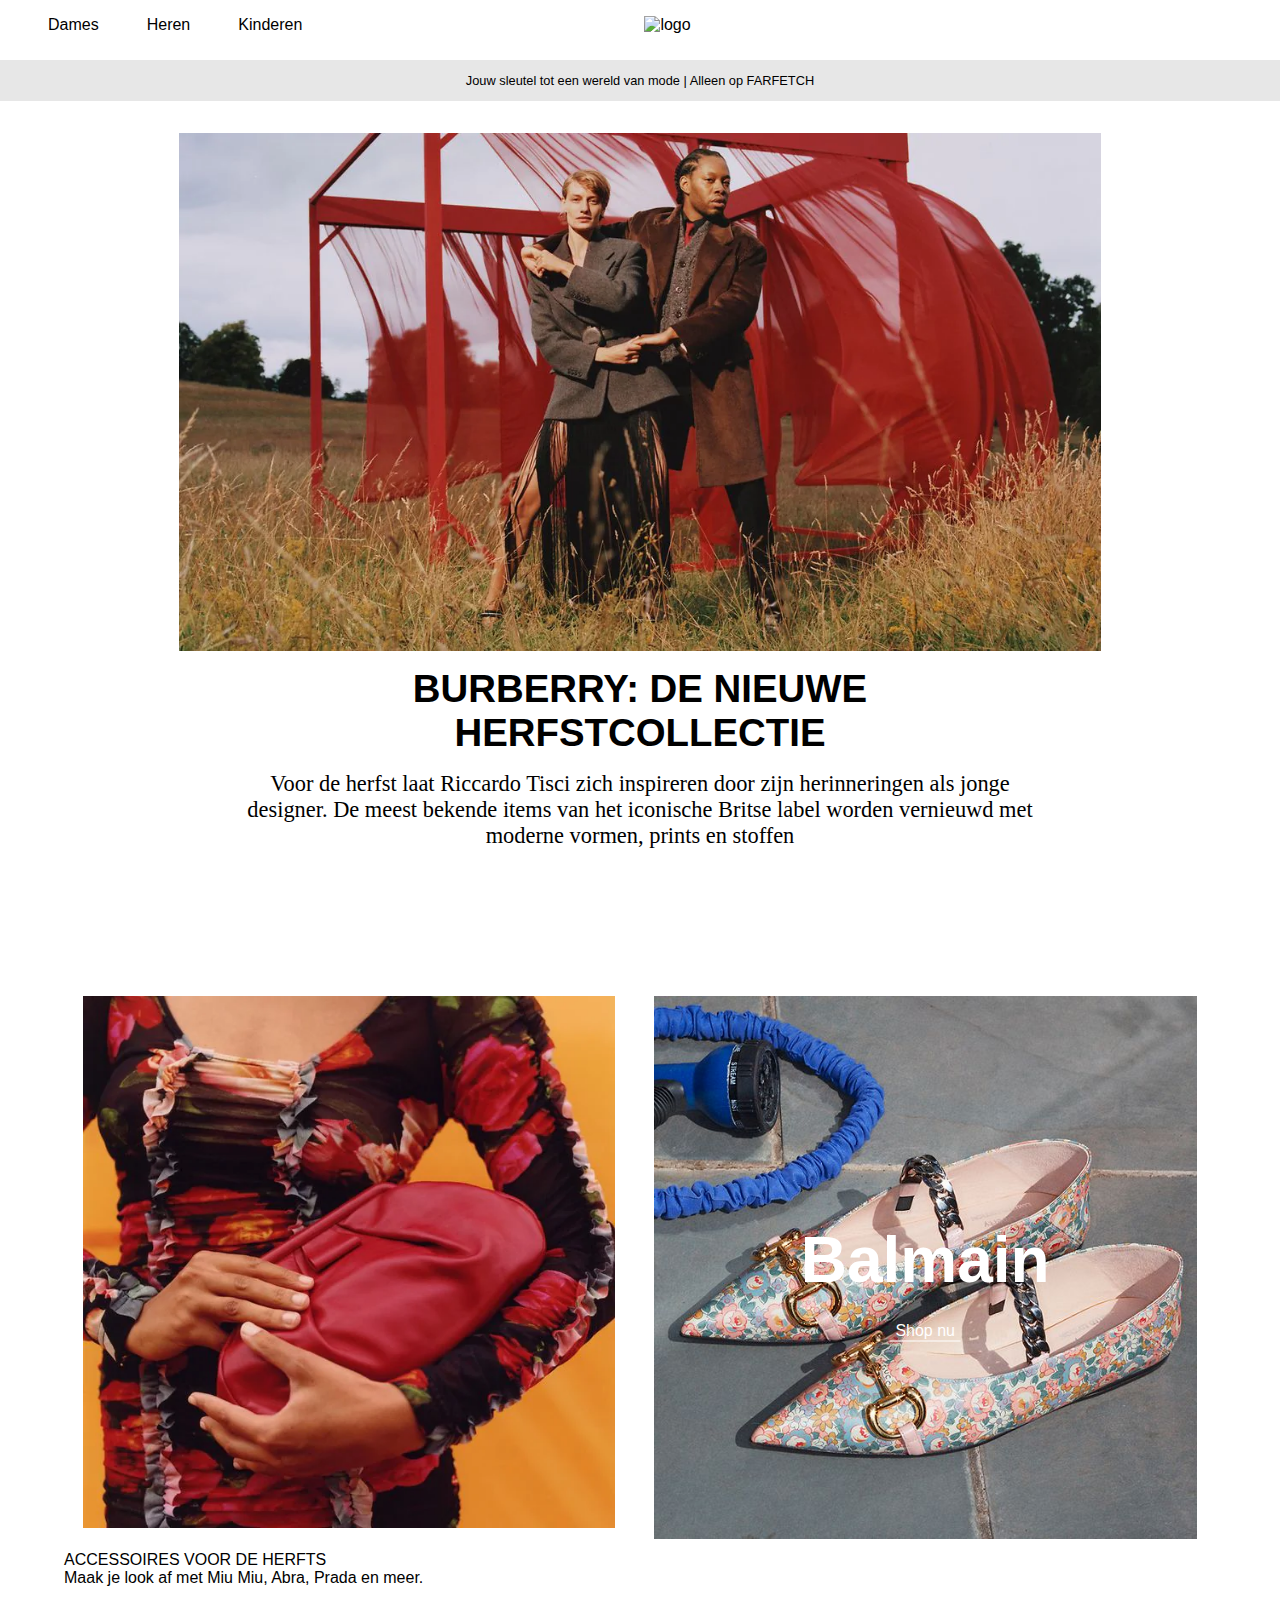
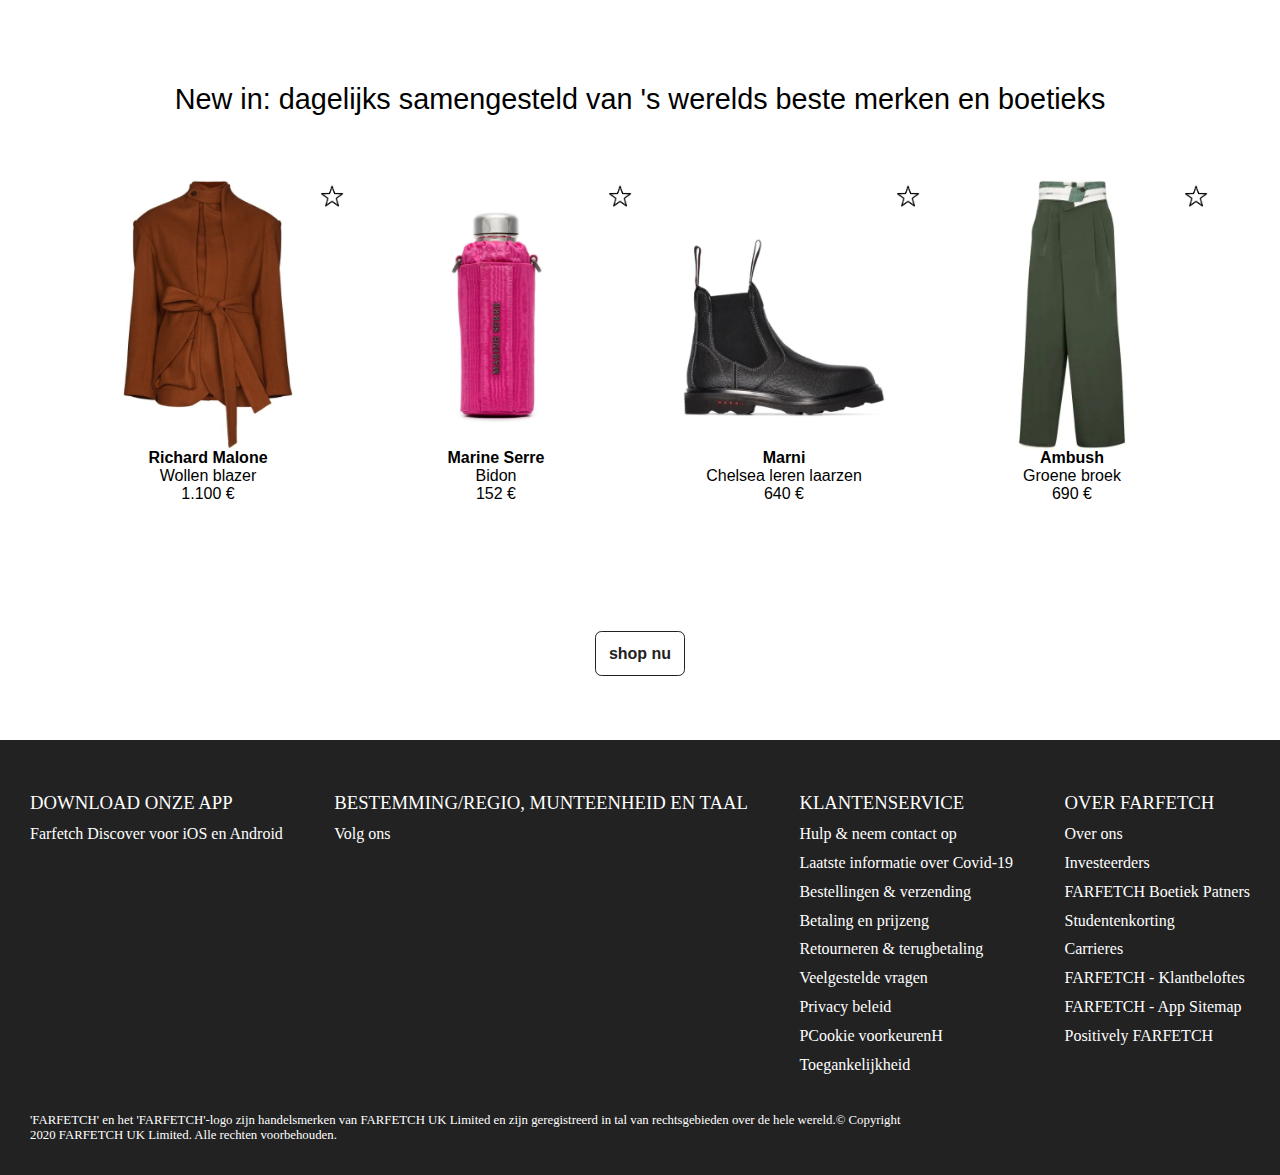
==== commit 3024097b: "Add files via upload" ====
--- a/index.html
+++ b/index.html
@@ -65,61 +65,43 @@
 		</section>
 
 		<h4>New in: dagelijks samengesteld van 's werelds beste merken en boetieks</h4>
-		<section class="producten">
+
+			<section class="producten">
 			<article class="containerkleding">
-			 		<img  class="kleding" src="images/blazer.webp" alt="vrouwmettas">
-				<div >
+			 		<img  class="kleding" src="images/blazer.webp" alt="wollen blazer">
 			 		 <img class="boxster" src="images/1x/Staropen.png" alt="ster">
-				</div>
-				<div class="tekst">
 					<p class="cursief">Richard Malone</p>
 					<p>Wollen blazer</p>
 					<p>1.100 €</p>
-				</div>
 			 </article>
 
+			 <article class="containerkleding">
+				<img  class="kleding" src="images/carrousel.webp" alt="Bidon in roze hoes">
+				 <img class="boxster" src="images/1x/Staropen.png" alt="ster">
+				 <p class="cursief">Marine Serre</p>
+				 <p>Bidon</p>
+				 <p>152 €</p>
+		</article>
 
-		   <article class="containerkleding">
-			<img  class="kleding" src="images/carrousel.webp" alt="vrouwmettas">
-			<div >
-				<img class="boxster" src="images/1x/Staropen.png" alt="ster">
-				<img class="boxsterclosed" src="images/1x/starclosed.png" alt="ster dicht">
-		  </div>
-		  <div class="tekst">
-			<p class="cursief">Marine Serre</p>
-			<p>Bidon</p>
-			<p>152 €</p>
-		</div>
-		   </article>
-  
 		<article class="containerkleding">
-			  <img class="kleding" src="images/Carrousel4.1.webp" alt="schoenen">
-			  <div >
-				<img class="boxsterclosed" src="images/1x/Staropen.png" alt="ster">
-		  </div>
-		  <div class="tekst">
-			<p class="cursief"> Marni </p>
-			<p>Chelsea leren laarzen</p>
-			<p>640 €</p>
-		</div>
-		  </article>
-		  
-		  <article class="containerkleding">
-			<img  class="kleding" src="images/Carrousel3.1.webp" alt="vrouwmettas">
-			<div >
-				<img class="boxster" src="images/1x/Staropen.png" alt="ster">
-		  </div>
-		  <div class="tekst">
-			<p class="cursief">Ambush</p>
-			<p>Groene broek </p>
-			<p>690 €</p>
-		</div>
-		   </article>
+			<img class="kleding" src="images/Carrousel4.1.webp" alt="schoenen">
+			 <img class="boxster" src="images/1x/Staropen.png" alt="ster">
+			 <p class="cursief"> Marni </p>
+			 <p>Chelsea leren laarzen</p>
+			 <p>640 €</p>
+	</article>
+
+	<article class="containerkleding">
+		<img  class="kleding" src="images/Carrousel3.1.webp" alt="Broek met wijde pijpen">
+		 <img class="boxster" src="images/1x/Staropen.png" alt="ster">
+		 <p class="cursief">Ambush</p>
+		 <p>Groene broek </p>
+		 <p>690 €</p>
+</article>
 		</section>
 
-		<section >
+
 			<button id="shopnubutton"type="button">shop nu</button>
-		</section>
 
 	</section>
 	
--- a/styles/style.css
+++ b/styles/style.css
@@ -199,7 +199,6 @@
   font-size:2.4rem;
   text-transform: uppercase;
   margin-bottom:1rem;
-  max-width: 40%;
 }
 
 h2 {
@@ -208,7 +207,6 @@
   font-weight: 200;
   text-align: center;
   margin-bottom:4rem;
-  max-width: 70%;
 }
 
 h4{
@@ -243,7 +241,8 @@
 
 div.firsttext{
   text-align: center;
-  margin-bottom:8rem;
+  margin: 0 auto 8rem auto;
+  width: 70%;
 }
 
 /* tweede section*/ 
@@ -293,20 +292,14 @@
 
 /* derde section*/
  .producten {
-  padding: 0;
-  margin: 0;
-  list-style: none;
-  display: flex;
- 
-  justify-content: center;
-  margin-bottom: 14rem;
+  display: flex;
+  margin-bottom: 8rem;
 }
 
 .kleding {
-  text-align: center;
+  display: block;
    width: 70%; 
-   margin: -5rem;
-   margin-top: 2rem;
+   margin: auto;
 } 
 
 .containerkleding{
@@ -329,14 +322,6 @@
   width:1.5rem;
   cursor: pointer;
 } 
-
-.tekst {
-position: absolute;
-bottom: -10rem;
-left: 50%;
-transform: translateX(-50%);
-
-}
 
 .cursief {
   font-weight: 800;
@@ -372,30 +357,19 @@
   }
 
   .producten {
-    display: flex;
-  /* scroll-snap-type: x mandatory; */
-  overflow-x: scroll;
-  /* scroll-behavior: smooth; */
+    justify-content: flex-start;
   }
 
   .containerkleding{
-    width: 50%;
     flex-shrink: 0.1;
     scroll-snap-align: start;
   }
 
-  .kleding {
-    display: block;
-    width: 80%;
-   } 
-   
+  h1, h2, h3, h4, h5 {
+    font-size: 80%; 
+    }
   }
   
-
-
-
-
-
 /*************/
 /* lay-out Footer */
 /*************/
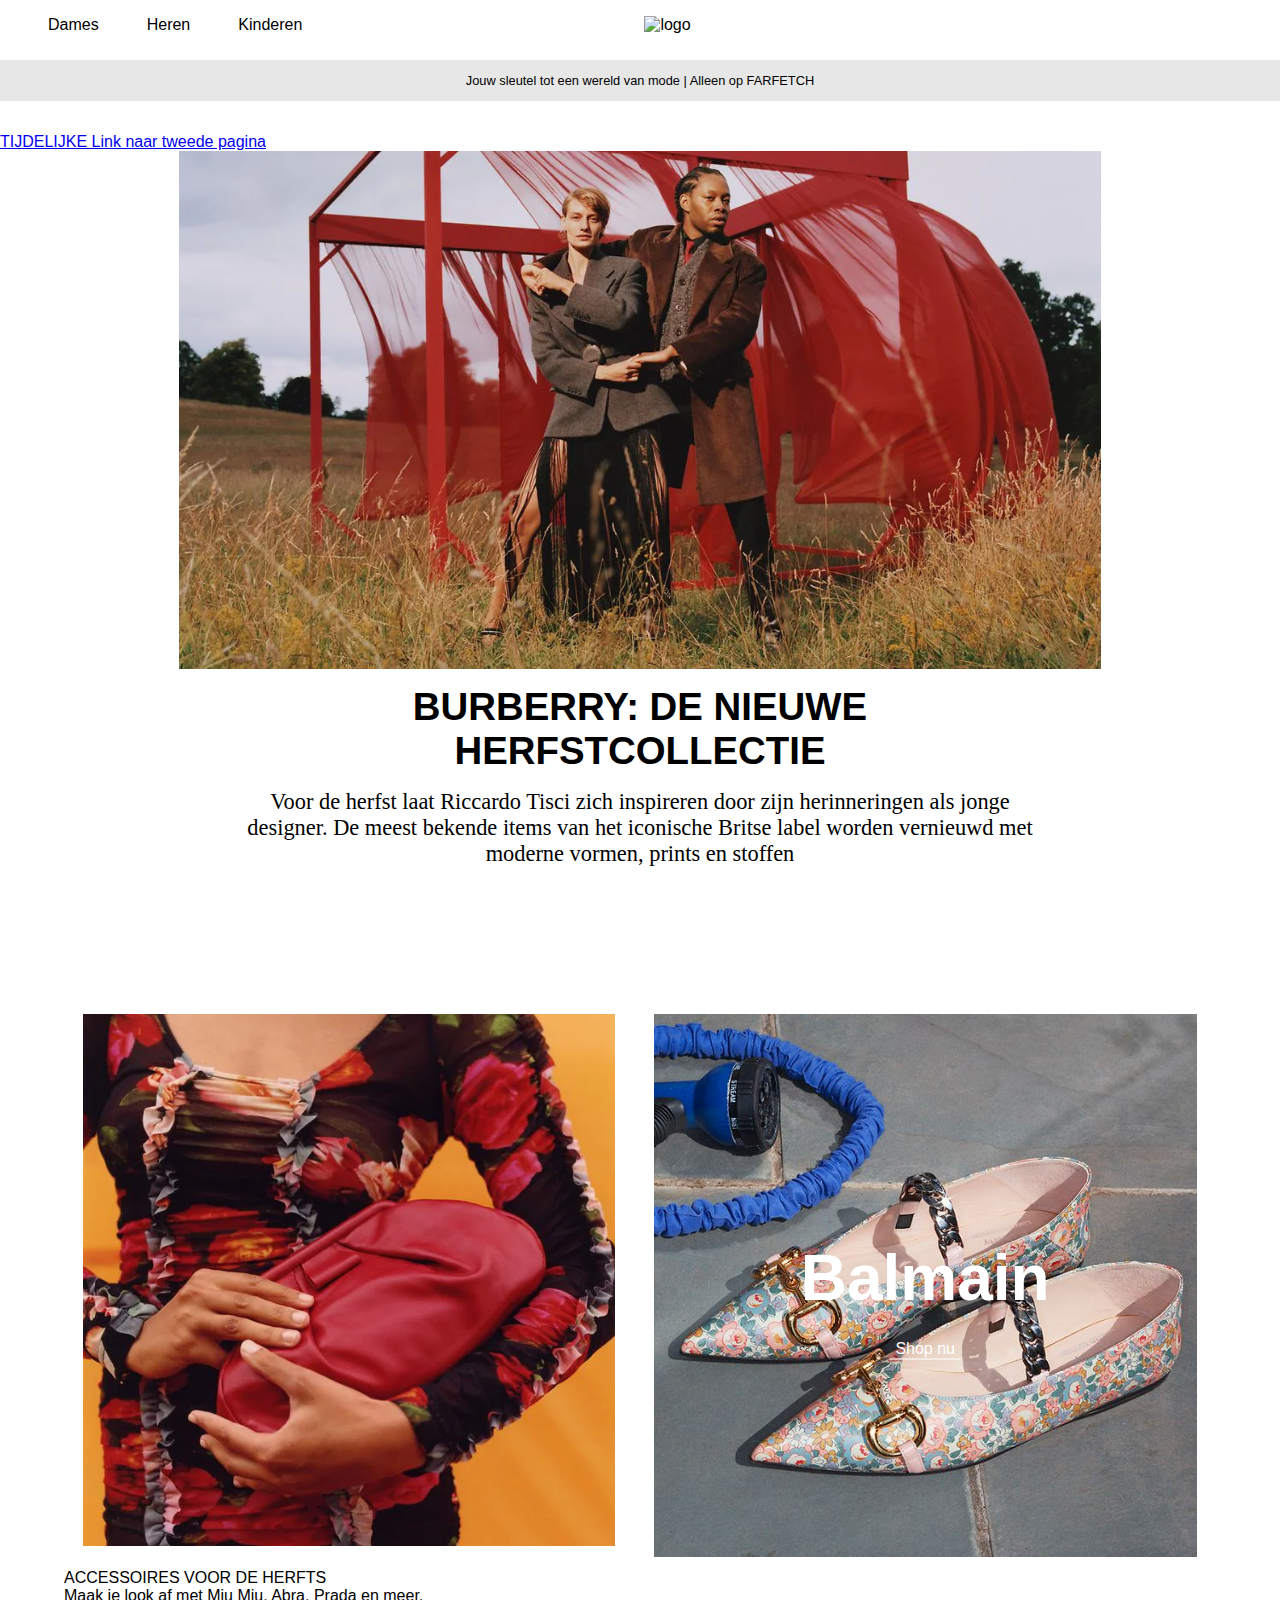
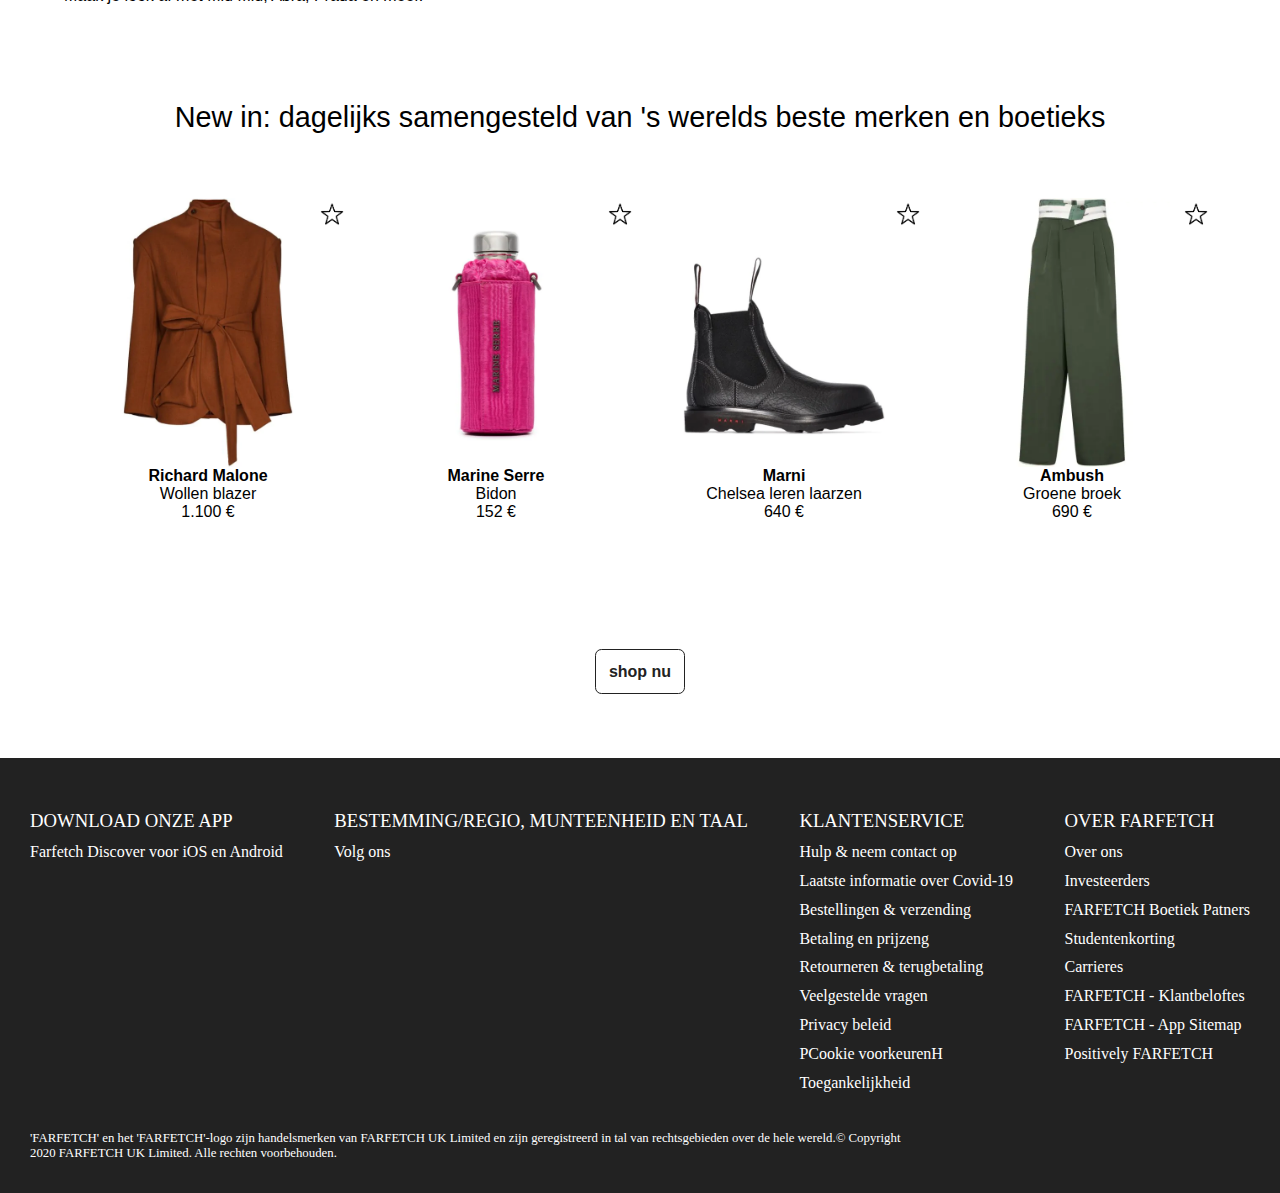
==== commit 327428b5: "Add files via upload" ====
--- a/index.html
+++ b/index.html
@@ -34,6 +34,8 @@
 
     <main>
 		<h5>Jouw sleutel tot een wereld van mode | Alleen op FARFETCH</h5>
+
+		<A href="detailpage.html">TIJDELIJKE Link naar tweede pagina </A>
 
 <section class="contentcontainer">
         <section>
--- a/styles/style.css
+++ b/styles/style.css
@@ -451,19 +451,65 @@
 /*************/
 /* TWEEDE PAGINA */
 /*************/
-
-.detailbox {
-  padding: 0;
-  margin: 0;
-  display: flex;
-  margin-bottom: 10rem;
-  margin-left: 10%;
-}
-
-.detailfoto {
+.detailproduct {
+  display: flex;
+  margin-bottom: 8rem;
+}
+.containerproduct{
+  position: relative;
+  text-align: center;
+  max-width: 50%; 
+}
+.product{
    width: 50%; 
-   margin-top: 2rem;
-}
+} 
+
+/* Style The Dropdown Button */
+.dropbtn {
+  background-color: transparent;
+  color: #222;
+  border: .05rem solid #222;
+  border-radius: .4rem;
+  padding:0.8rem;
+  cursor: pointer;
+  font-weight: 700;
+  font-size: 1rem;
+}
+
+.dropdown {
+  position: relative;
+  display: inline-block;
+}
+
+.dropdown-content {
+  display: none;
+  position: absolute;
+  min-width: 160px;
+  border: .05rem solid #222;
+  border-radius: .4rem;
+}
+
+.dropdown-content a {
+  color: black;
+  background-color: white;
+  padding: 12px 16px;
+  text-decoration: none;
+  display: block;
+}
+
+.dropdown-content a:hover {background-color: #f1f1f1}
+
+.dropdown:hover .dropdown-content {
+  display: block;
+}
+
+.dropdown-zin {
+  font-size: 0.8rem;
+  text-align: left;
+}
+
+
+
 
 /* Tab box*/
 
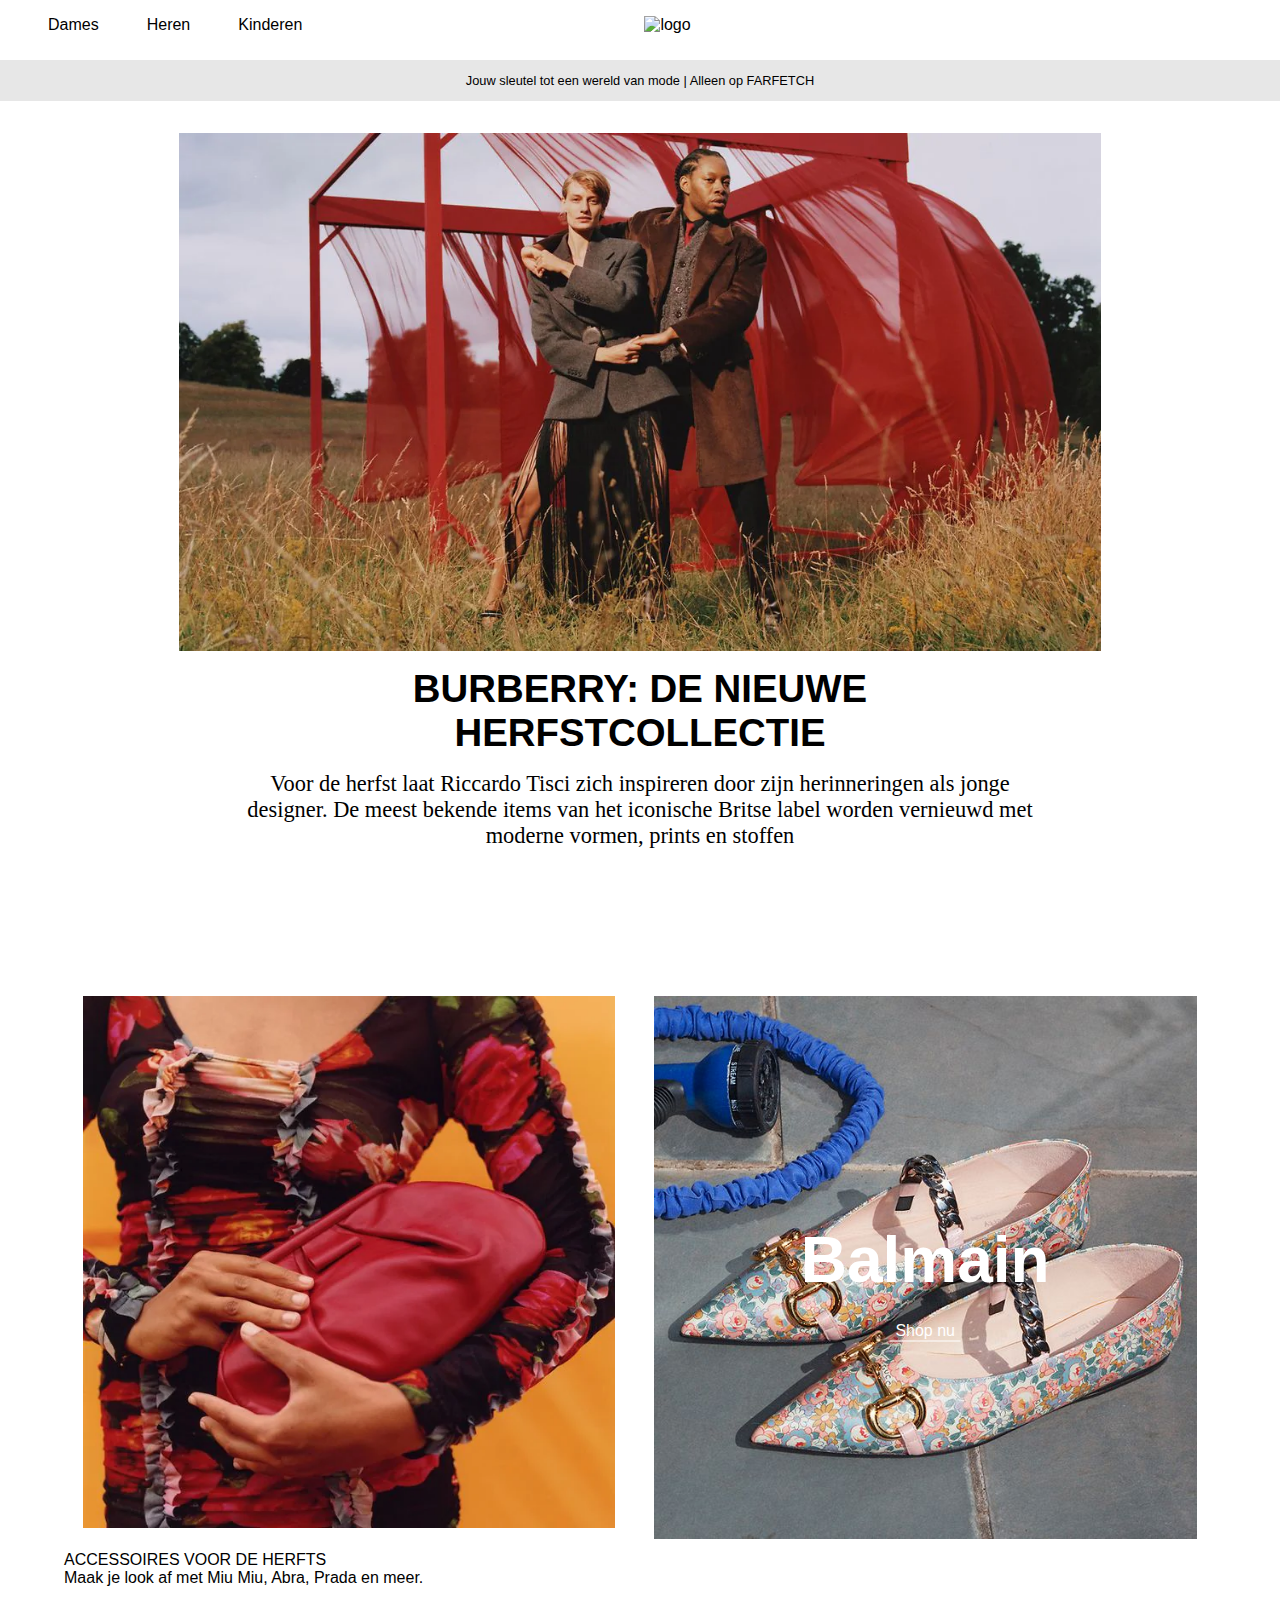
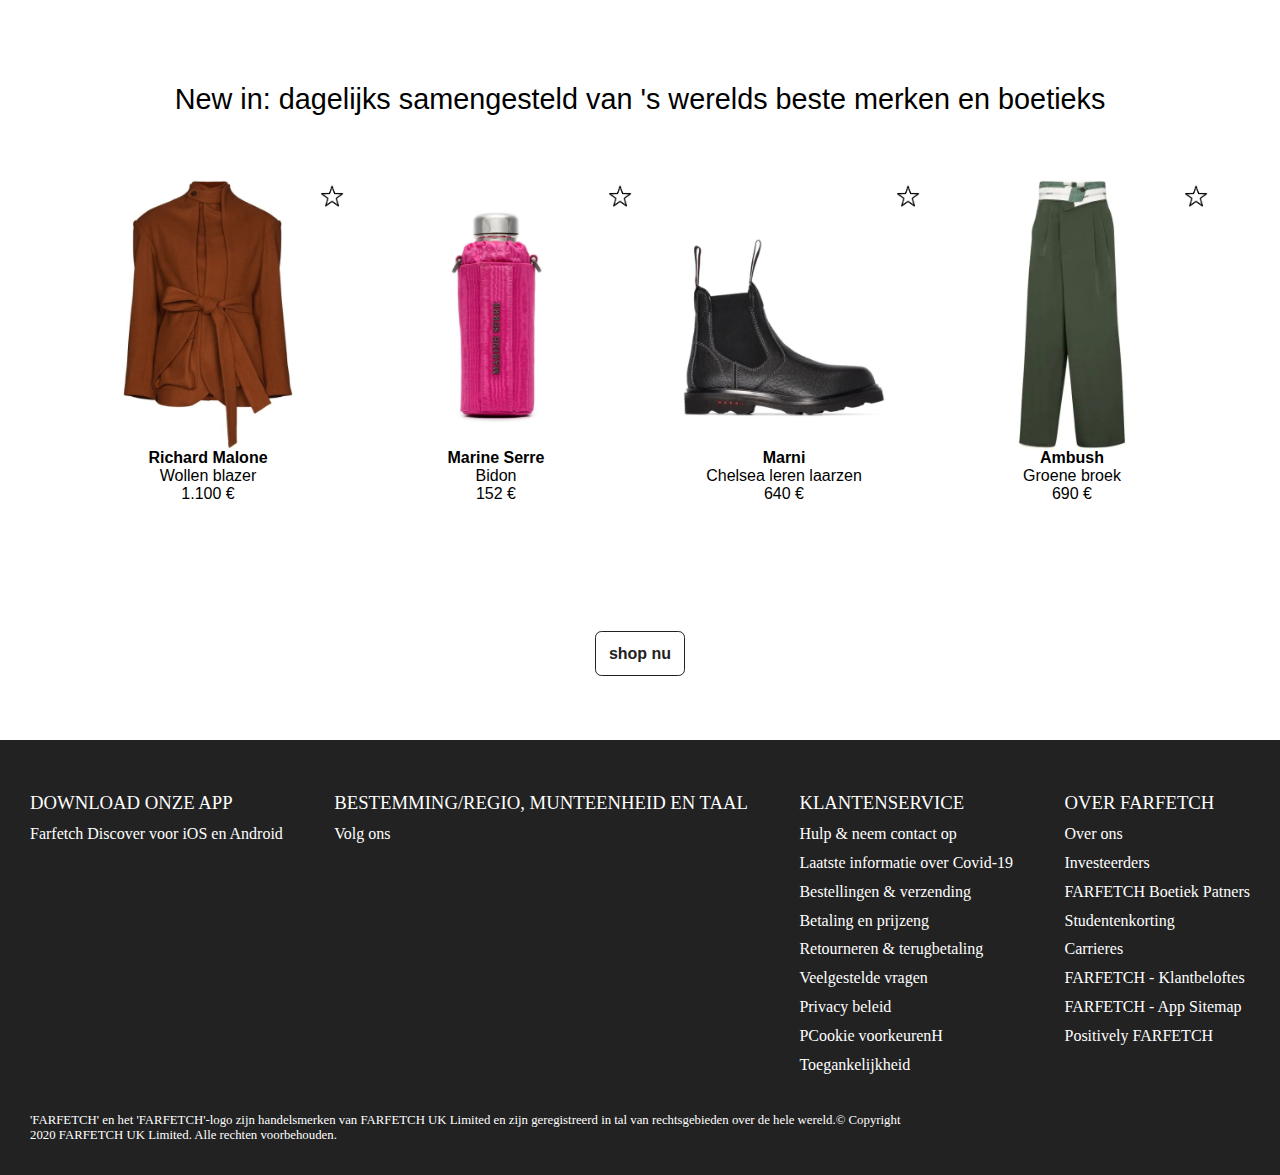
==== commit 9862e49a: "Add files via upload" ====
--- a/index.html
+++ b/index.html
@@ -35,30 +35,27 @@
     <main>
 		<h5>Jouw sleutel tot een wereld van mode | Alleen op FARFETCH</h5>
 
-		<A href="detailpage.html">TIJDELIJKE Link naar tweede pagina </A>
-
-<section class="contentcontainer">
+<section class="contentContainer">
         <section>
-      	  <img class="beginfoto" src="images/homescreen1.webp" alt="eerste foto">
+      	  <img class="mainPhoto" src="images/homescreen1.webp" alt="eerste foto">
 		</section>
 
 		<section>
-			<div class="firsttext">
+			<div class="firstText">
 				<h1>Burberry: de nieuwe herfstcollectie </h1>
 				<h2>Voor de herfst laat Riccardo Tisci zich inspireren door zijn herinneringen als jonge designer. De meest bekende items van het iconische Britse label worden vernieuwd met moderne vormen, prints en stoffen</h2>
 			</div>
 		</section>
 
-		<section class="artikelen">
-			
+		<section class="articlesContainer">	
 			<article>
-			  <img  class="fotoartikelen" src="images/vrouwtas.webp" alt="vrouwmettas">
-			  <p id="uppercasep">Accessoires voor de herfts</p>
+			  <img  class="articlesPhoto" src="images/vrouwtas.webp" alt="vrouwmettas">
+			  <p id="uppercaseP">Accessoires voor de herfts</p>
 			  <p>Maak je look af met Miu Miu, Abra, Prada en meer.</p>
 			 </article>
 	
-		  <article class="textimage">
-				<img class="fotoartikelen" src="images/homescreen2.jpg" alt="schoenen">
+		  <article class="textImage">
+				<img class="articlesPhoto" src="images/homescreen2.jpg" alt="schoenen">
 			<div class="center">
 				<p id="balmain"> Balmain</p>
 				<button type="button">Shop nu</button>
@@ -68,34 +65,34 @@
 
 		<h4>New in: dagelijks samengesteld van 's werelds beste merken en boetieks</h4>
 
-			<section class="producten">
-			<article class="containerkleding">
-			 		<img  class="kleding" src="images/blazer.webp" alt="wollen blazer">
-			 		 <img class="boxster" src="images/1x/Staropen.png" alt="ster">
+			<section class="productesContainer">
+			<article class="clothingContainer">
+				<a href="detailpage.html"><img  class="clothingPhoto" src="images/blazer.webp" alt="wollen blazer"></a>
+			 		 <img class="boxStar" id="changeIMG" onclick="changeImage()" src="images/1x/Staropen.png" alt="ster">
 					<p class="cursief">Richard Malone</p>
 					<p>Wollen blazer</p>
 					<p>1.100 €</p>
 			 </article>
 
-			 <article class="containerkleding">
-				<img  class="kleding" src="images/carrousel.webp" alt="Bidon in roze hoes">
-				 <img class="boxster" src="images/1x/Staropen.png" alt="ster">
+			 <article class="clothingContainer">
+				<img  class="clothingPhoto" src="images/carrousel.webp" alt="Bidon in roze hoes">
+				 <img class="boxStar" src="images/1x/Staropen.png" alt="ster">
 				 <p class="cursief">Marine Serre</p>
 				 <p>Bidon</p>
 				 <p>152 €</p>
 		</article>
 
-		<article class="containerkleding">
-			<img class="kleding" src="images/Carrousel4.1.webp" alt="schoenen">
-			 <img class="boxster" src="images/1x/Staropen.png" alt="ster">
+		<article class="clothingContainer">
+			<img class="clothingPhoto" src="images/Carrousel4.1.webp" alt="schoenen">
+			 <img class="boxStar" src="images/1x/Staropen.png" alt="ster">
 			 <p class="cursief"> Marni </p>
 			 <p>Chelsea leren laarzen</p>
 			 <p>640 €</p>
 	</article>
 
-	<article class="containerkleding">
-		<img  class="kleding" src="images/Carrousel3.1.webp" alt="Broek met wijde pijpen">
-		 <img class="boxster" src="images/1x/Staropen.png" alt="ster">
+	<article class="clothingContainer">
+		<img  class="clothingPhoto" src="images/Carrousel3.1.webp" alt="Broek met wijde pijpen">
+		 <img class="boxStar" src="images/1x/Staropen.png" alt="ster">
 		 <p class="cursief">Ambush</p>
 		 <p>Groene broek </p>
 		 <p>690 €</p>
@@ -103,7 +100,7 @@
 		</section>
 
 
-			<button id="shopnubutton"type="button">shop nu</button>
+			<button class="shopNowBtn"type="button">shop nu</button>
 
 	</section>
 	
--- a/styles/style.css
+++ b/styles/style.css
@@ -9,7 +9,6 @@
 *, *::before, *::after {
   box-sizing: border-box;
   font-family:'Helvetica-Neue', sans-serif;
-  /* color: #222; */
   margin:0;
 }
 
@@ -20,6 +19,7 @@
   display: grid;
   place-items: center;
 }
+
 /* navigation styles start here */
 header {
   background: var(--background);
@@ -131,7 +131,7 @@
   margin-right: auto;
 }
 
-/* Breakpoint aanmaken*/
+/* Breakpoint for navgation*/
 
 @media screen and (min-width: 950px) {
   .nav-toggle-label {
@@ -188,7 +188,7 @@
   
  }
 
- .contentcontainer{
+ .contentContainer{
   width: 90%;
   display: block;
   margin-left: auto;
@@ -230,8 +230,9 @@
   font-weight: 100;
   margin-bottom:2rem;
 }
-/* eerste section*/
-img.beginfoto {
+
+/* First section*/
+img.mainPhoto {
   display: block;
   margin-left: auto;
   margin-right: auto;
@@ -239,29 +240,29 @@
   margin-bottom:1rem;
 }
 
-div.firsttext{
+div.firstText{
   text-align: center;
   margin: 0 auto 8rem auto;
   width: 70%;
 }
 
-/* tweede section*/ 
-.artikelen {
+/* Second section*/ 
+.articlesContainer {
   display: flex;
   justify-content: center;
   margin-bottom: 6rem;
 }
 
-.fotoartikelen {
+.articlesPhoto {
   padding: 1.2rem;
   width:100%;
 }
 
-#uppercasep{
+#uppercaseP{
   text-transform: uppercase;
 }
 
-article.textimage {
+article.textImage {
   position: relative;
   text-align: center;
 }
@@ -290,24 +291,24 @@
   cursor: pointer;
 }
 
-/* derde section*/
- .producten {
+/* Thirth section*/
+ .productesContainer {
   display: flex;
   margin-bottom: 8rem;
 }
 
-.kleding {
+.clothingContainer{
+  position: relative;
+  text-align: center;
+}
+
+.clothingPhoto{
   display: block;
    width: 70%; 
    margin: auto;
 } 
 
-.containerkleding{
-  position: relative;
-  text-align: center;
-}
-
-.boxster {
+.boxStar {
   position: absolute;
   top: 4px;
   right: 8px;
@@ -315,22 +316,14 @@
   cursor: pointer;
 } 
 
-.boxsterclosed {
-  position: absolute;
-  top: 4px;
-  right: 8px;
-  width:1.5rem;
-  cursor: pointer;
-} 
-
 .cursief {
   font-weight: 800;
 }
 
 
-/* Shop nu button */
-
-#shopnubutton{
+/* Shop now button */
+
+.shopNowBtn{
   display: block;
   margin-left: auto;
   margin-right: auto;
@@ -350,23 +343,30 @@
 /* Here is the code for Responsive main */
 
 @media (max-width: 950px){
-  main .artikelen {
-  display: flex;
- flex-direction: column;
-    Text-align: center;
-  }
-
-  .producten {
-    justify-content: flex-start;
-  }
-
-  .containerkleding{
-    flex-shrink: 0.1;
+.articlesContainer {
+  display: flex;
+  flex-direction: column;
+  Text-align: center;
+  }
+
+  .productesContainer{
+    display: flex;
+  scroll-snap-type: x mandatory;
+  overflow-x: scroll;
+  scroll-behavior: smooth;
+    
+  }
+
+  .clothingContainer{
+    width: 100%;
+    flex-shrink: 0;
     scroll-snap-align: start;
-  }
-
-  h1, h2, h3, h4, h5 {
-    font-size: 80%; 
+    max-width: 55%;
+  }
+
+
+  h1, h2, h3, h4 {
+    font-size: 130%; 
     }
   }
   
@@ -412,7 +412,6 @@
   list-style: none;
 }
   
-/* Footer eind p*/
 footer p {
   position: absolute;
   bottom: 0;
@@ -451,21 +450,59 @@
 /*************/
 /* TWEEDE PAGINA */
 /*************/
-.detailproduct {
-  display: flex;
-  margin-bottom: 8rem;
-}
-.containerproduct{
+
+/* First section*/
+.product{
+   width: 33%; 
+   margin: 0.5rem;
+} 
+
+.imageProduct {
+  width: 100%;
+}
+
+/* Positioning text */
+
+.productText {
+  width: 100%;
+  display: table;
+  margin-top: 8rem;
+}
+
+
+.productTextCell {
+  display: table-cell;
+    vertical-align: middle;
+    text-align: center;
+}
+
+#money {
+  font-size: 1.2rem;
+  margin-top: 1rem;
+}
+
+#cardBtn {
+  background-color: #222;
+  color: white;
+  margin-top: 0.5rem;
+  width: 65%;
+}
+
+#cardBtn:hover {
+  background-color: #383838;
+}
+
+
+/* Style The Dropdown Button */
+.dropdown {
   position: relative;
-  text-align: center;
-  max-width: 50%; 
-}
-.product{
-   width: 50%; 
-} 
-
-/* Style The Dropdown Button */
+  display: inline-block;
+  width: 80%;
+ 
+}
+
 .dropbtn {
+  width: 80%;
   background-color: transparent;
   color: #222;
   border: .05rem solid #222;
@@ -474,22 +511,20 @@
   cursor: pointer;
   font-weight: 700;
   font-size: 1rem;
-}
-
-.dropdown {
-  position: relative;
-  display: inline-block;
-}
+  margin-top: 3rem;
+}
+
+
 
 .dropdown-content {
   display: none;
   position: absolute;
-  min-width: 160px;
   border: .05rem solid #222;
   border-radius: .4rem;
 }
 
 .dropdown-content a {
+  
   color: black;
   background-color: white;
   padding: 12px 16px;
@@ -501,6 +536,7 @@
 
 .dropdown:hover .dropdown-content {
   display: block;
+  width: 80%;
 }
 
 .dropdown-zin {
@@ -508,17 +544,13 @@
   text-align: left;
 }
 
-
-
-
 /* Tab box*/
 
-.specificaties {
-  width: 80%;
+.specificationContainer {
+  width: 100%;
   height: 450px;
   position: relative;
   margin: 100px auto;
-  overflow: hidden;
 }
 
 .btn-box {
@@ -539,30 +571,35 @@
 }
 
 .spec-content {
-  display: flex;
-  justify-content: center;
   align-items: center;
-  margin: 5% auto;
-  position: absolute;
-  transform: translateX(300%);
-}
-
-.content-left {
-  flex-basis: 50%;
-}
-
-.content-right {
-  flex-basis: 50%;
+  margin: 1rem;
+  position: absolute;
 }
 
 .content-left img {
-  max-width: 200px;
-}
-
-#content1 {
-  transform: translateX(0px)
-}
-
-#btn1 {
-  color: #222;
-}+  max-width: 50%;
+}
+
+
+.displayNone {
+  display: none;
+}
+
+/* Here is the code the main page 2 */
+
+@media (max-width: 950px){
+  .product{
+    width: 100%; 
+ } 
+
+ .btn-box {
+  display: flex;
+  flex-direction: column;
+  Text-align: center;
+  }
+}
+
+
+
+
+
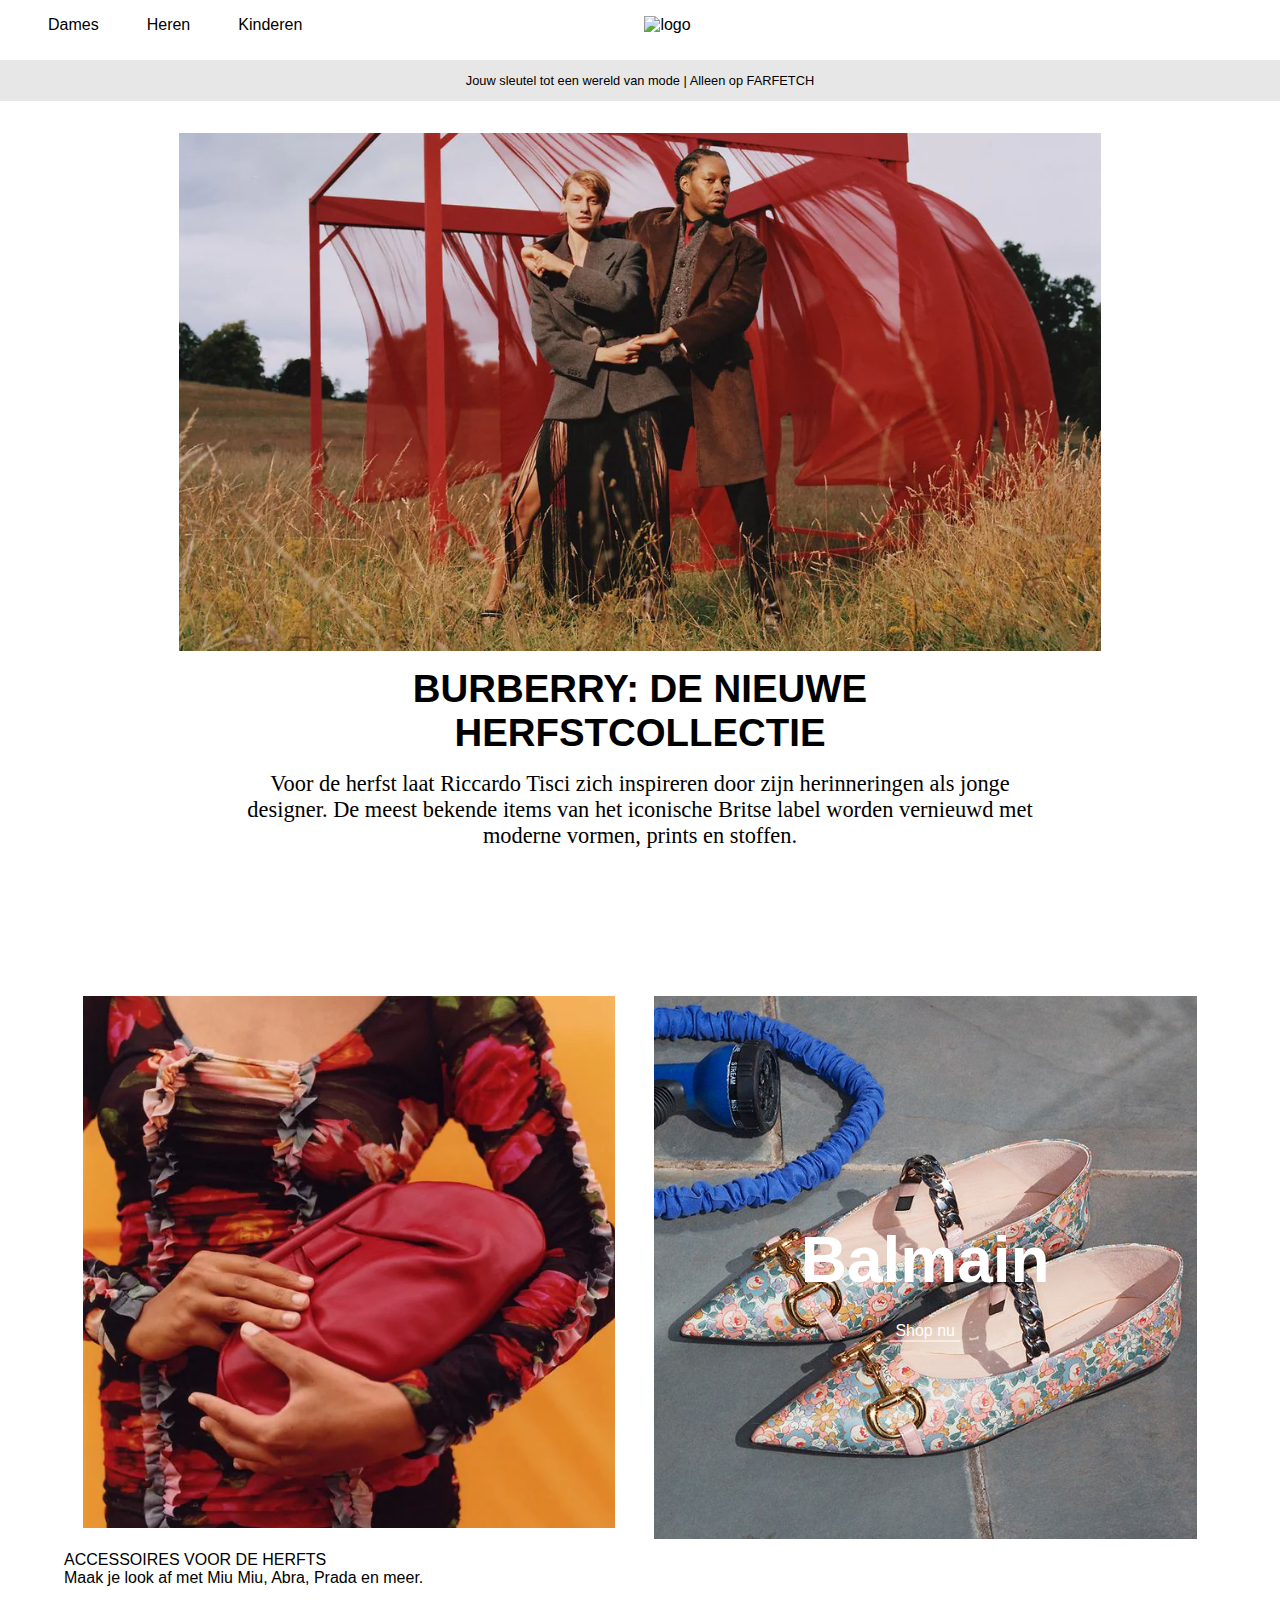
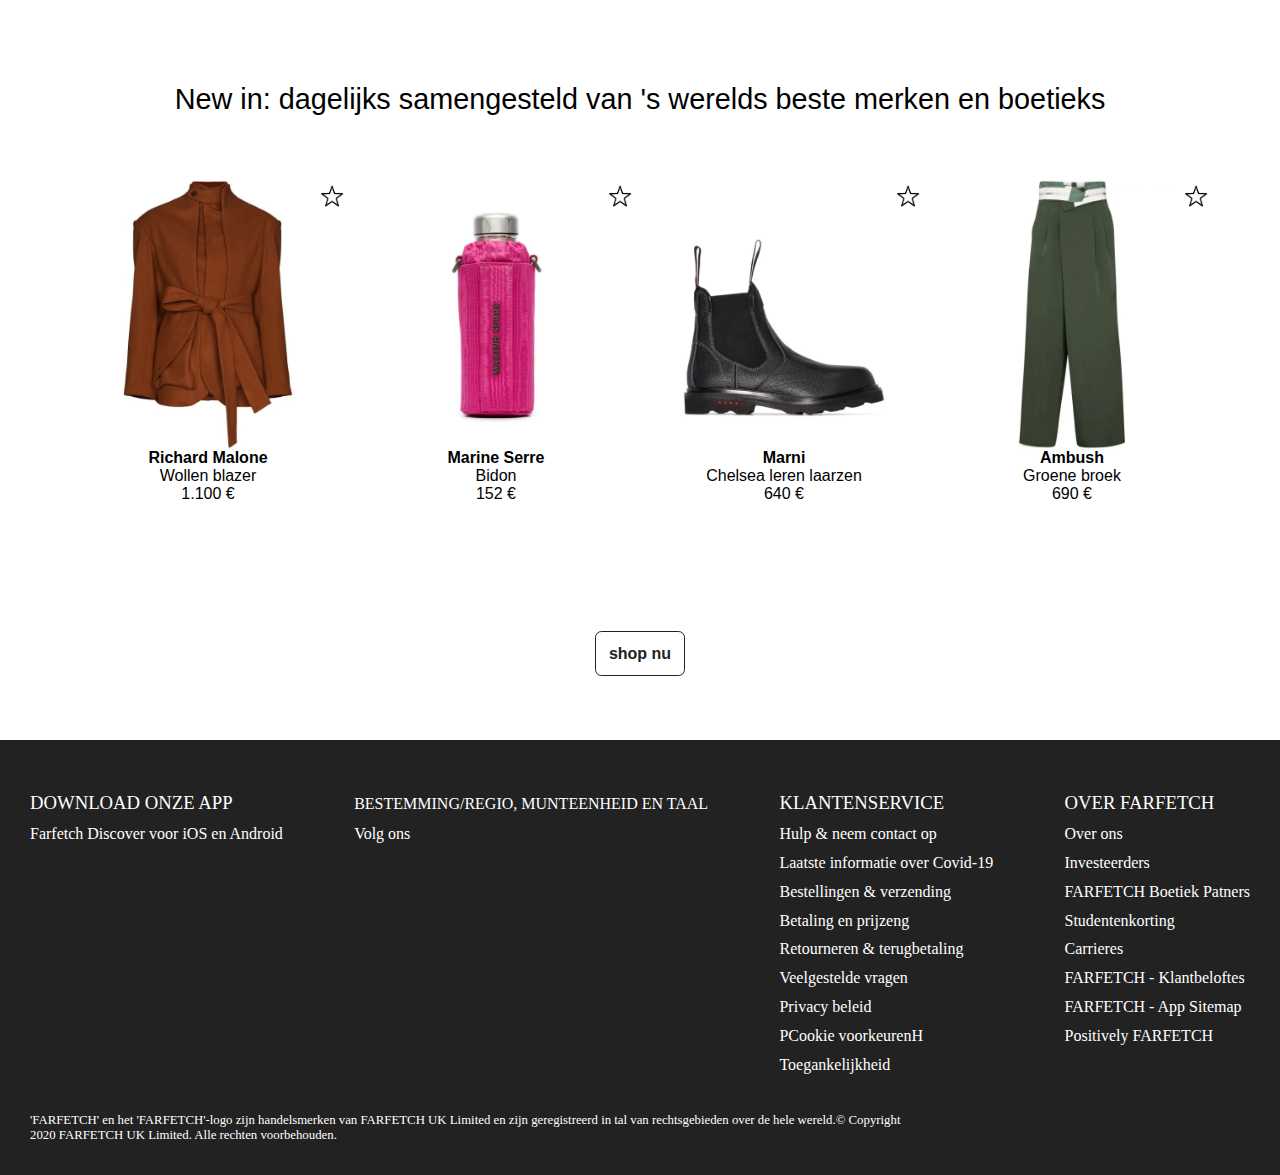
==== commit 277c9ed8: "Add files via upload" ====
--- a/index.html
+++ b/index.html
@@ -43,7 +43,7 @@
 		<section>
 			<div class="firstText">
 				<h1>Burberry: de nieuwe herfstcollectie </h1>
-				<h2>Voor de herfst laat Riccardo Tisci zich inspireren door zijn herinneringen als jonge designer. De meest bekende items van het iconische Britse label worden vernieuwd met moderne vormen, prints en stoffen</h2>
+				<h2>Voor de herfst laat Riccardo Tisci zich inspireren door zijn herinneringen als jonge designer. De meest bekende items van het iconische Britse label worden vernieuwd met moderne vormen, prints en stoffen.</h2>
 			</div>
 		</section>
 
@@ -68,11 +68,13 @@
 			<section class="productesContainer">
 			<article class="clothingContainer">
 				<a href="detailpage.html"><img  class="clothingPhoto" src="images/blazer.webp" alt="wollen blazer"></a>
-			 		 <img class="boxStar" id="changeIMG" onclick="changeImage()" src="images/1x/Staropen.png" alt="ster">
+			 		 <img class="boxStar" id="toggleImage" onclick="toggleImage();" src="images/1x/Staropen.png" alt="ster">
 					<p class="cursief">Richard Malone</p>
 					<p>Wollen blazer</p>
 					<p>1.100 €</p>
 			 </article>
+
+		
 
 			 <article class="clothingContainer">
 				<img  class="clothingPhoto" src="images/carrousel.webp" alt="Bidon in roze hoes">
--- a/styles/style.css
+++ b/styles/style.css
@@ -40,13 +40,13 @@
   left: -9999px !important;
 }
 .nav-toggle:focus ~ .nav-toggle-label {
-  outline: 3px solid rgba(black, .75);
+  outline: 0.188rem solid rgba(black, .75);
 }
 .nav-toggle-label {
   position: absolute;
   top: 0;
   left: 0;
-  margin-left: 1em;
+  margin-left: 1rem;
   height: 100%;
   display: flex;
   align-items: center;
@@ -56,9 +56,9 @@
 .nav-toggle-label span::after {
   display: block;
   background: black;
-  height: 2px;
+  height: 0.125rem;
   width: 2em;
-  border-radius: 4px;
+  border-radius: 0.25rem;
   position: relative;
 }
 .nav-toggle-label span::before,
@@ -67,10 +67,10 @@
   position: absolute;
 }
 .nav-toggle-label span::before {
-  bottom: 7px;
+  bottom: 0.438rem;
 }
 .nav-toggle-label span::after {
-  top: 7px;
+  top: 0.438rem;
 }
 
 /* Nav styling*/
@@ -93,14 +93,14 @@
   list-style: none;
 }
 nav li {
-  margin-bottom: 1em;
-  margin-left: 1em;
+  margin-bottom: 1rem;
+  margin-left: 1rem;
   margin-top: 0;
 }
 nav a {
   color: black;
   text-decoration: none;
-  font-size: 1em;
+  font-size: 1rem;
   font-weight: 200;
   opacity: 0;
   transition: opacity 150ms ease-in-out;
@@ -112,8 +112,8 @@
 header img{
   display:flex;
   align-items: center;
-  max-width:10em;
-  margin: 1em;
+  max-width:10rem;
+  margin: 1rem;
 } 
 
 /* Nav-toggle checked*/
@@ -147,7 +147,7 @@
     display: flex;
     justify-content: flex-end;
     align-items: center;  
-    min-width: 300px;
+    min-width: 18.75rem;
   }
   nav {
     text-align: left;
@@ -163,7 +163,7 @@
     display: flex;
   }
   nav li {
-    margin-left: 3em;
+    margin-left: 3rem;
     margin-bottom: 0;
   }
   nav a {
@@ -175,16 +175,14 @@
   }
 }
 
-
-
 /*************/
 /* lay-out main */
 /*************/
 
 main {
-  margin:1em;
+  margin:1rem;
   margin:0;
-  padding-top: 60px;
+  padding-top: 3.75rem;
   
  }
 
@@ -310,8 +308,8 @@
 
 .boxStar {
   position: absolute;
-  top: 4px;
-  right: 8px;
+  top:0.25rem;
+  right: 0.5rem;
   width:1.5rem;
   cursor: pointer;
 } 
@@ -319,7 +317,6 @@
 .cursief {
   font-weight: 800;
 }
-
 
 /* Shop now button */
 
@@ -354,7 +351,6 @@
   scroll-snap-type: x mandatory;
   overflow-x: scroll;
   scroll-behavior: smooth;
-    
   }
 
   .clothingContainer{
@@ -363,12 +359,7 @@
     scroll-snap-align: start;
     max-width: 55%;
   }
-
-
-  h1, h2, h3, h4 {
-    font-size: 130%; 
-    }
-  }
+}
   
 /*************/
 /* lay-out Footer */
@@ -379,7 +370,7 @@
   justify-content: space-between;
   position: relative;
   background-color: rgb(34, 34, 34);
-padding: 30px;
+padding: 1.875rem;
 padding-bottom: 6rem;
 
 }
@@ -400,7 +391,7 @@
   font-weight: 200;
    text-decoration: none;
   color: white;
-  font-size: 1em;
+  font-size: 1rem;
   	line-height: 1.8;
 }
 
@@ -423,7 +414,6 @@
   margin-bottom: 2rem;
   font-size: 0.8rem;
 }
-
 
 /* Here is the code for Responsive Footer */
 
@@ -443,8 +433,7 @@
   margin-bottom: 0.5rem;
   font-size: 0.8rem;
   text-align: left;
-}
-  
+  } 
 }
 
 /*************/
@@ -469,7 +458,6 @@
   margin-top: 8rem;
 }
 
-
 .productTextCell {
   display: table-cell;
     vertical-align: middle;
@@ -492,13 +480,11 @@
   background-color: #383838;
 }
 
-
 /* Style The Dropdown Button */
 .dropdown {
   position: relative;
   display: inline-block;
   width: 80%;
- 
 }
 
 .dropbtn {
@@ -514,8 +500,6 @@
   margin-top: 3rem;
 }
 
-
-
 .dropdown-content {
   display: none;
   position: absolute;
@@ -524,10 +508,9 @@
 }
 
 .dropdown-content a {
-  
   color: black;
   background-color: white;
-  padding: 12px 16px;
+  padding: 0.75rem 1rem;
   text-decoration: none;
   display: block;
 }
@@ -548,14 +531,14 @@
 
 .specificationContainer {
   width: 100%;
-  height: 450px;
+  height: 32rem;
   position: relative;
-  margin: 100px auto;
+  margin: 4rem auto;
 }
 
 .btn-box {
   display: flex;
-  border-bottom: 1px solid #222;
+  border-bottom: 0.063rem solid #222;
 }
 
 .btn-box button {
@@ -563,7 +546,7 @@
   border: none;
   outline: none;
   cursor: pointer;
-  padding: 14px 16px;
+  padding: 0.75rem 1rem;
   font-size: 1rem;
   font-weight: 200;
   color: #222;
@@ -571,21 +554,24 @@
 }
 
 .spec-content {
-  align-items: center;
+  position: absolute;
   margin: 1rem;
-  position: absolute;
+  
 }
 
 .content-left img {
   max-width: 50%;
 }
 
+.content-right img {
+  max-width: 50%;
+}
 
 .displayNone {
   display: none;
 }
 
-/* Here is the code the main page 2 */
+/* Here is the code the responsive main page 2 */
 
 @media (max-width: 950px){
   .product{
@@ -597,9 +583,13 @@
   flex-direction: column;
   Text-align: center;
   }
-}
-
-
-
-
-
+
+  h1, h2, h3, h4 {
+    font-size: 130%; 
+    }
+}
+
+
+
+
+
